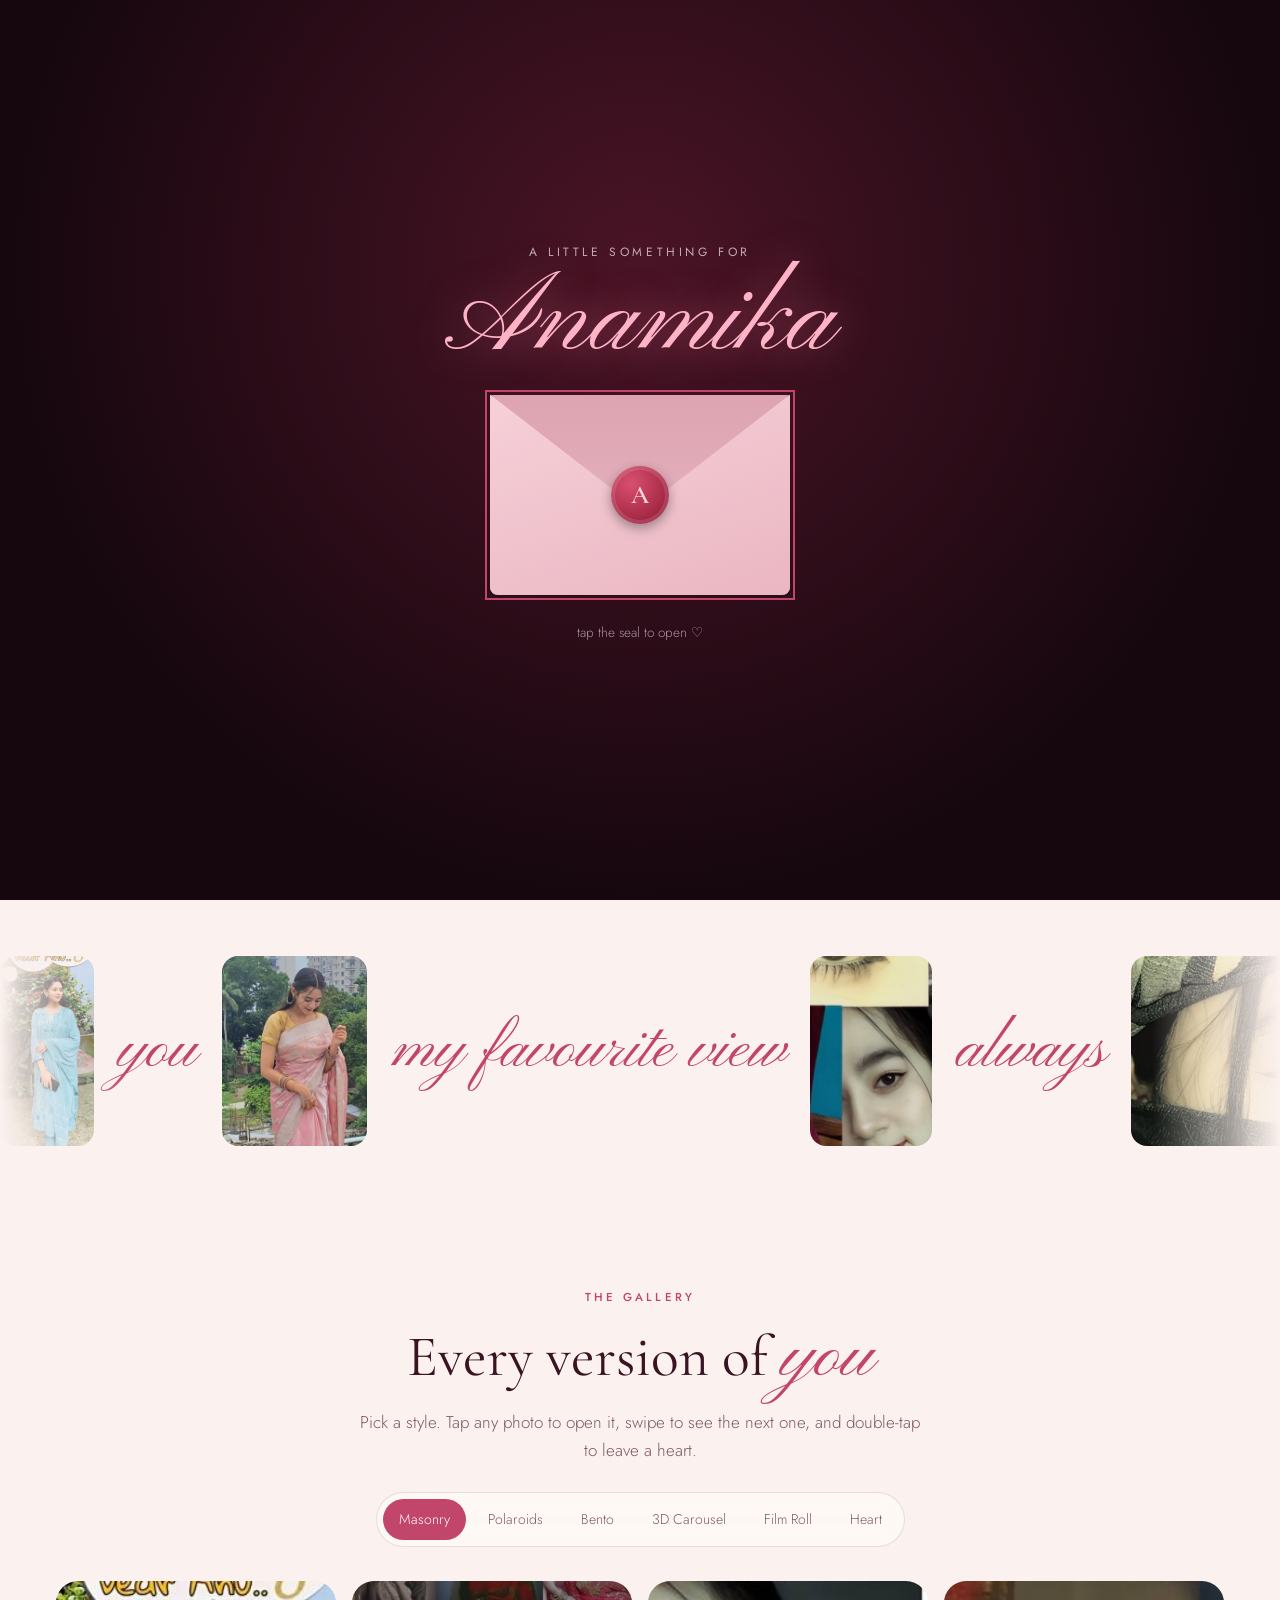
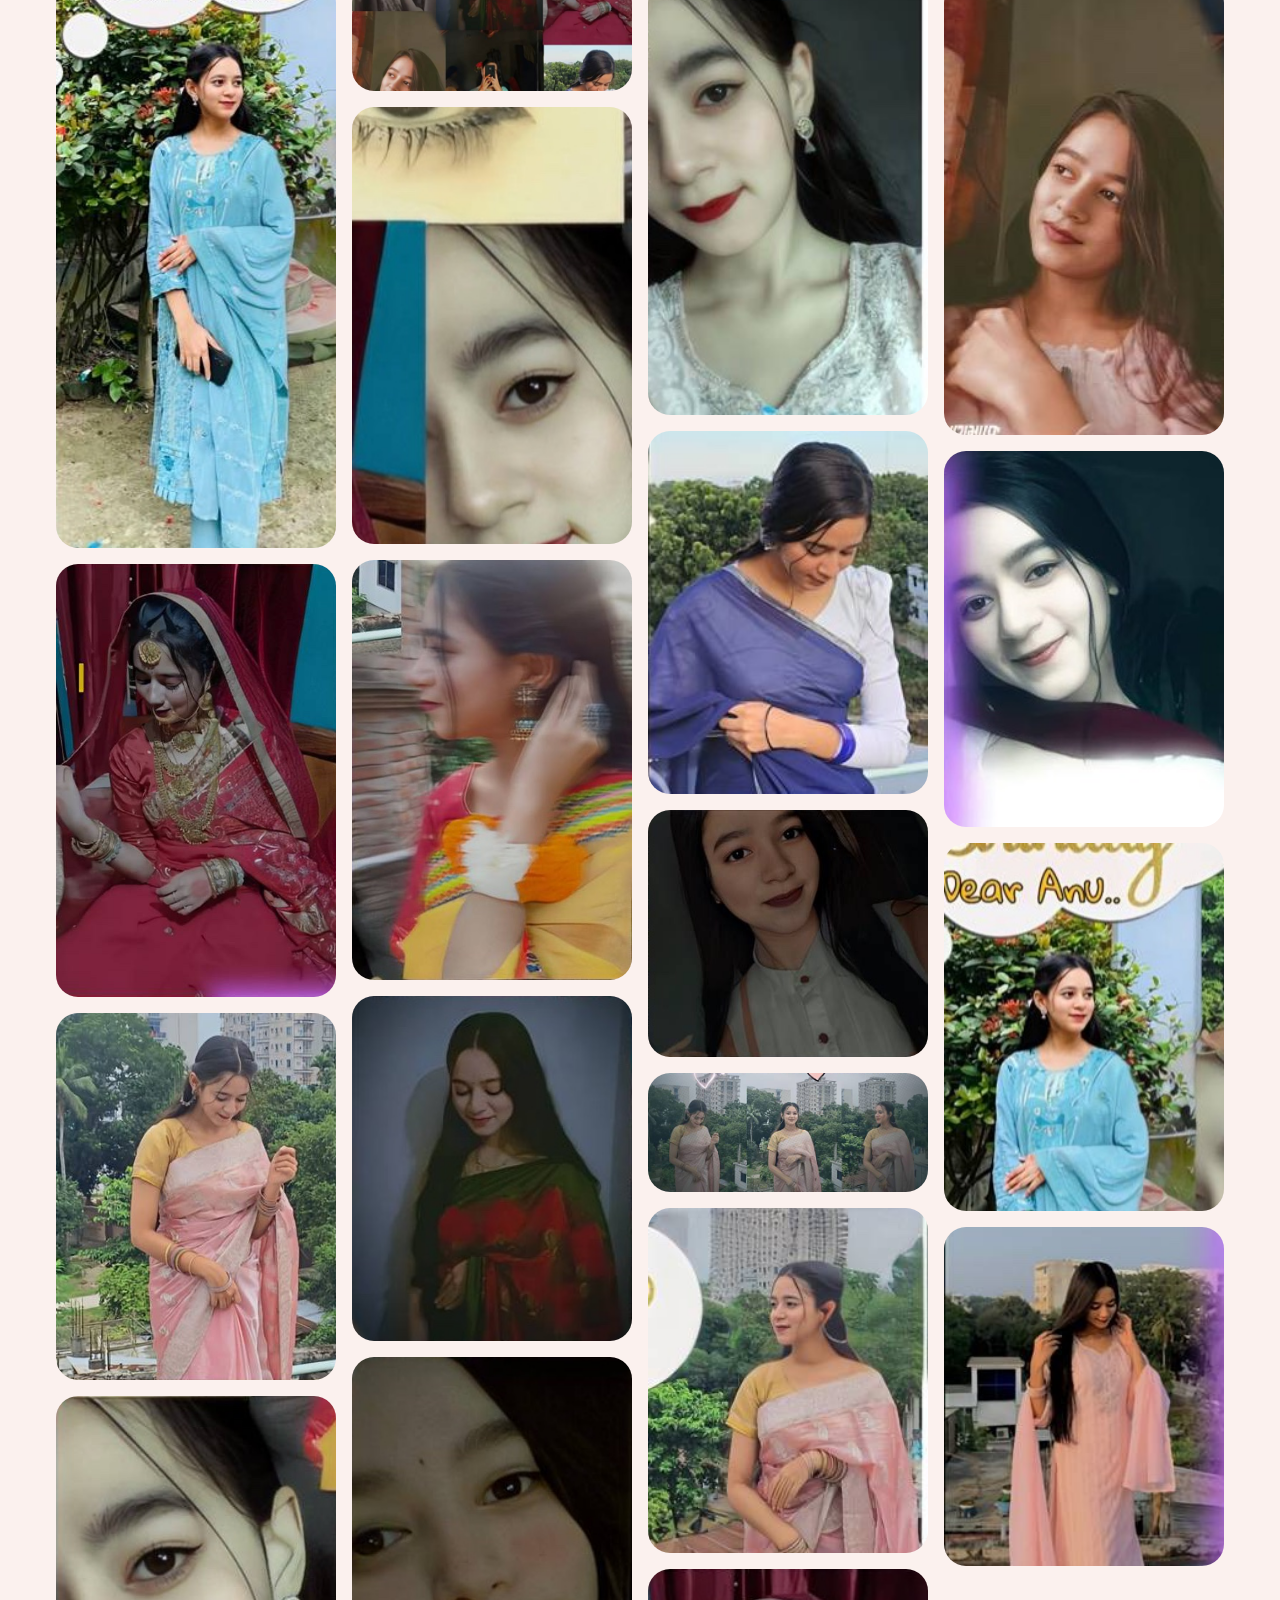
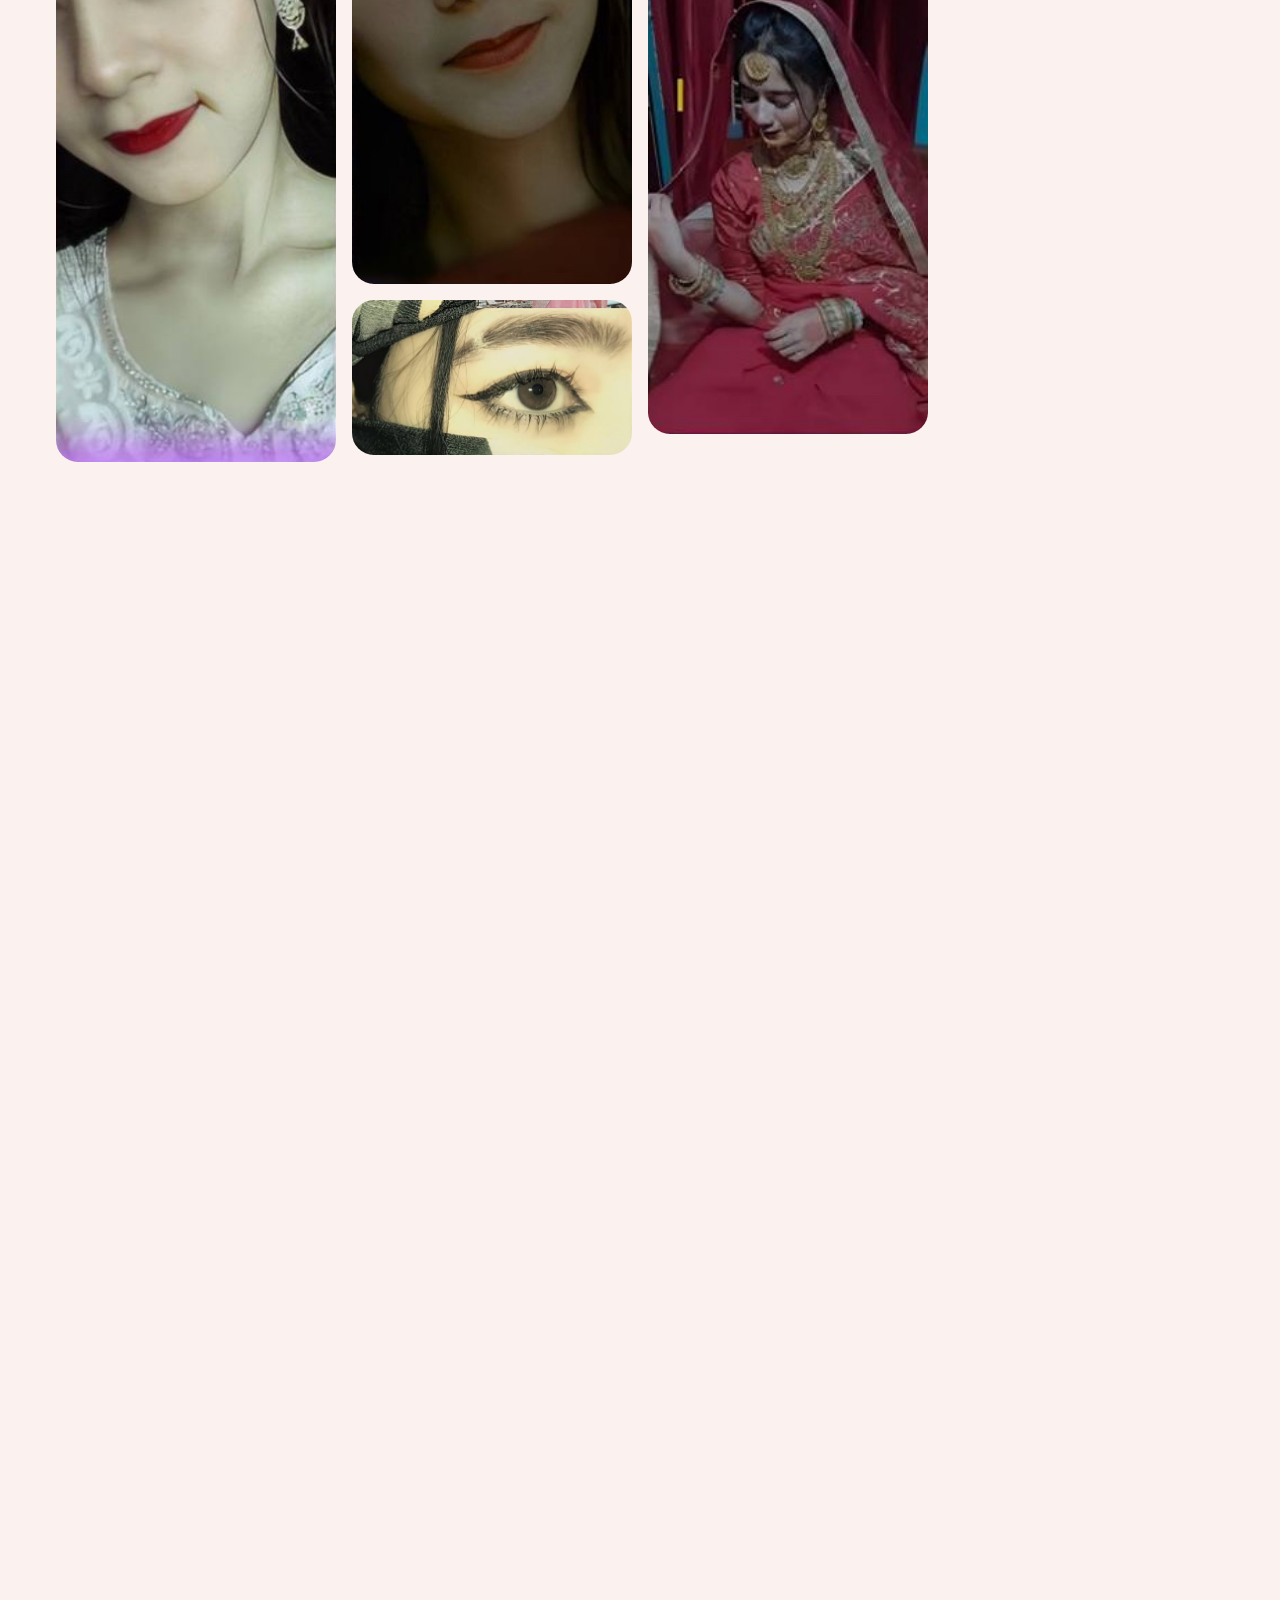
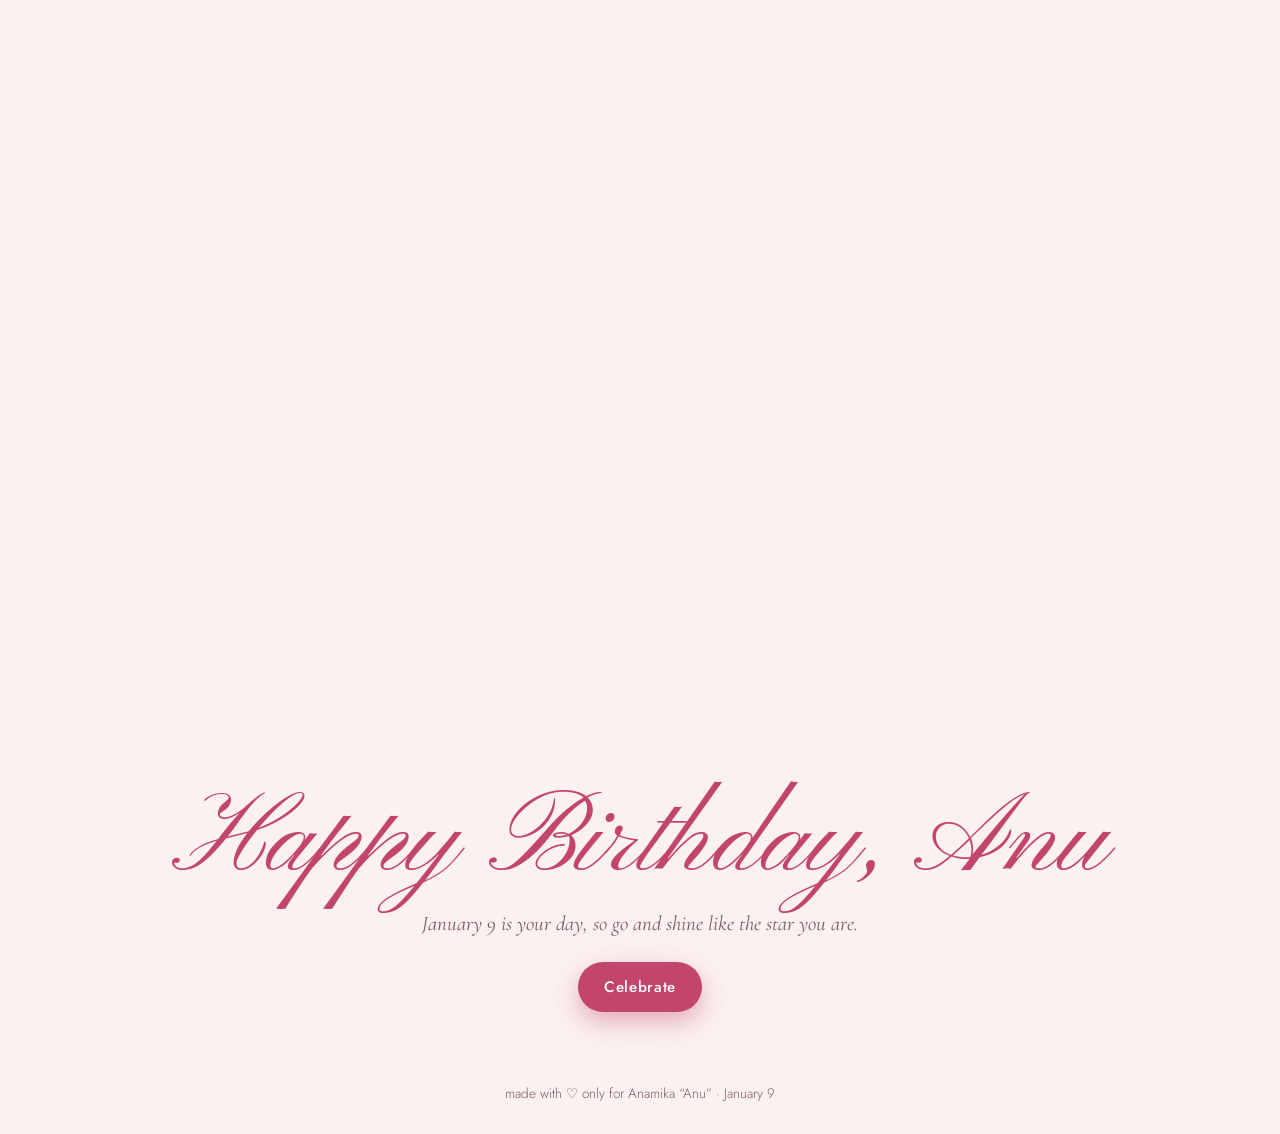
==== index.html @ 7bdd44bb "Add birthday gallery for Anu Co-Authored-By: Claude Sonnet 5.5 <noreply@anthropic.com>" ====
<!doctype html><html><head><meta charset=utf8><meta name=viewport content="width=device-width,initial-scale=1,viewport-fit=cover"><style>:root{color-scheme:light;box-sizing:border-box;padding-top:env(safe-area-inset-top,0px);padding-bottom:env(safe-area-inset-bottom,0px)}html{scroll-padding-top:env(safe-area-inset-top,0px)}body{margin:0;padding:0;font:14px -apple-system,BlinkMacSystemFont,sans-serif;background:#fff;color:#000}img{max-width:100%}[hidden]:not([hidden=until-found i]){display:none!important}</style></head><body>
<title>For Anu, With Love</title>
<meta name="theme-color" content="#1c0a12">
<meta name="description" content="A little love gallery made only for Anamika “Anu”.">
<link rel="preconnect" href="https://fonts.googleapis.com">
<link rel="preconnect" href="https://fonts.gstatic.com" crossorigin>
<link href="https://fonts.googleapis.com/css2?family=Cormorant+Garamond:ital,wght@0,400;0,600;1,400;1,500&family=Jost:wght@300;400;500&family=Pinyon+Script&family=Caveat:wght@500&display=swap" rel="stylesheet">
<link rel="preload" as="image" href="img/p11.jpg">
<link rel="stylesheet" href="style.css">

<!-- ============ ENVELOPE INTRO ============ -->
<div id="gate" role="dialog" aria-label="A letter for Anu">
  <div class="gate-inner">
    <p class="gate-to">a little something for</p>
    <h1 class="script gate-name">Anamika</h1>
    <button class="envelope" id="openGate" aria-label="Open the envelope">
      <span class="env-back"></span>
      <span class="env-card"><span class="script">for you</span></span>
      <span class="env-front"></span>
      <span class="env-flap"></span>
      <span class="seal">A</span>
    </button>
    <p class="gate-hint">tap the seal to open ♡</p>
  </div>
</div>

<canvas id="petals" aria-hidden="true"></canvas>

<!-- ============ NAV ============ -->
<header class="nav" id="nav">
  <a href="#top" class="brand script">Anu</a>
  <nav aria-label="Sections">
    <a href="#gallery">Gallery</a>
    <a href="#reasons">Reasons</a>
    <a href="#lines">Lines</a>
    <a href="#letter">Letter</a>
  </nav>
  <button class="theme-btn" id="themeBtn" aria-label="Switch light or dark mode">◐</button>
</header>

<main id="top">
  <!-- ============ HERO ============ -->
  <section class="hero">
    <div class="hero-text">
      <p class="eyebrow">January 9 · my favourite day of the year</p>
      <h1 class="hero-title"><span class="script">Anamika</span><em>“Anu”</em></h1>
      <p class="lede">Every photo in here is a small piece of the most beautiful person I know. This gallery is yours, and so is my heart.</p>
      <div class="hero-cta">
        <a href="#gallery" class="btn">See the gallery</a>
        <button class="btn ghost" id="loveBtn">Send love ♡</button>
      </div>
      <div class="count" aria-live="polite">
        <div><b id="cd">0</b><small>days</small></div>
        <div><b id="ch">0</b><small>hours</small></div>
        <div><b id="cm">0</b><small>min</small></div>
        <div><b id="cs">0</b><small>sec</small></div>
        <p id="cmsg">until your birthday, Anu</p>
      </div>
    </div>
    <div class="hero-stack" id="heroStack" aria-hidden="true">
      <figure class="hs hs1"><img src="img/p11.jpg" alt="" width="240" height="486"><figcaption>my sky ♡</figcaption></figure>
      <figure class="hs hs2"><img src="img/p02.jpg" alt="" width="312" height="408" decoding="async"><figcaption>pink saree days</figcaption></figure>
      <figure class="hs hs3"><img src="img/p07.jpg" alt="" width="252" height="600" decoding="async"><figcaption>that red lipstick</figcaption></figure>
    </div>
  </section>

  <!-- ============ MARQUEE ============ -->
  <div class="marquee" aria-hidden="true"><div class="mq-track" id="mq"></div></div>

  <!-- ============ GALLERY ============ -->
  <section id="gallery" class="section">
    <p class="eyebrow center">The gallery</p>
    <h2 class="h2">Every version of <span class="script">you</span></h2>
    <p class="sub center">Pick a style. Tap any photo to open it, swipe to see the next one, and double-tap to leave a heart.</p>

    <div class="switch" role="tablist" aria-label="Gallery style" id="switch">
      <button role="tab" data-mode="masonry">Masonry</button>
      <button role="tab" data-mode="polaroid">Polaroids</button>
      <button role="tab" data-mode="bento">Bento</button>
      <button role="tab" data-mode="cover">3D Carousel</button>
      <button role="tab" data-mode="film">Film Roll</button>
      <button role="tab" data-mode="heart">Heart</button>
    </div>

    <div id="stage" class="stage"></div>
    <div class="cover-nav" id="coverNav" hidden>
      <button class="round" id="cPrev" aria-label="Previous photo">‹</button>
      <span id="cCount">1 / 1</span>
      <button class="round" id="cNext" aria-label="Next photo">›</button>
    </div>
  </section>

  <!-- ============ COLLAGES ============ -->
  <section class="section">
    <p class="eyebrow center">The originals</p>
    <h2 class="h2">The <span class="script">collages</span></h2>
    <div class="collages" id="collages"></div>
  </section>

  <!-- ============ REASONS ============ -->
  <section id="reasons" class="section">
    <p class="eyebrow center">Tap a card to flip it</p>
    <h2 class="h2">Little <span class="script">reasons</span></h2>
    <div class="reasons" id="reasonGrid"></div>
  </section>

  <!-- ============ PICK-UP LINES ============ -->
  <section id="lines" class="section">
    <div class="lines">
      <p class="eyebrow center">Warning: extremely cheesy</p>
      <h2 class="h2">Lines for <span class="script">Anu</span></h2>
      <p id="line" class="line">Tap the button, Anu ♡</p>
      <button class="btn" id="lineBtn">Give me one</button>
    </div>
  </section>

  <!-- ============ LETTER ============ -->
  <section id="letter" class="section">
    <article class="letter">
      <span class="stamp" aria-hidden="true"><img src="img/p13.jpg" alt="" width="224" height="276" loading="lazy"></span>
      <p class="script salute">Dear Anu,</p>
      <p>Happy Birthday, Anu! You are not just someone special, you are my partner in fun and my favourite reason to smile. Thank you for every laugh and every sweet memory we share.</p>
      <p>May this year bring you endless happiness, big dreams that come true, lots of chocolate and even more love. Always stay as lovely as you are.</p>
      <p>Every photo above is my favourite, until I see the next one. That's how it always is with you.</p>
      <p class="script sign">Forever yours ♡</p>
    </article>
  </section>

  <section class="finale">
    <h2 class="script">Happy Birthday, Anu</h2>
    <p>January 9 is your day, so go and shine like the star you are.</p>
    <button class="btn" id="partyBtn">Celebrate</button>
  </section>
</main>

<footer>made with ♡ only for Anamika “Anu” · January 9</footer>

<!-- ============ LIGHTBOX ============ -->
<div id="lb" role="dialog" aria-modal="true" aria-label="Photo viewer" hidden>
  <button class="lb-x round" id="lbClose" aria-label="Close">×</button>
  <button class="lb-arrow prev round" id="lbPrev" aria-label="Previous">‹</button>
  <figure class="lb-fig">
    <img id="lbImg" alt="">
    <figcaption><span id="lbCap"></span><small id="lbNum"></small></figcaption>
  </figure>
  <button class="lb-arrow next round" id="lbNext" aria-label="Next">›</button>
</div>

<script src="app.js" defer></script>

</body></html>
---- style.css ----
/* ============ TOKENS ============ */
:root{
  --bg:#fbf1ee; --bg2:#f6e3e1; --card:#fffaf7; --ink:#3a1422; --soft:#7d5a66;
  --rose:#c2456b; --rose2:#e88aa3; --blush:#f8d7de; --gold:#b98b45; --line:rgba(58,20,34,.12);
  --shadow:0 10px 30px rgba(120,40,70,.14); --shadow2:0 24px 60px rgba(120,40,70,.22);
  --paper:#fffdf9;
  --r:22px;
  --script:"Pinyon Script","Snell Roundhand",cursive;
  --serif:"Cormorant Garamond",Georgia,serif;
  --sans:"Jost",system-ui,-apple-system,"Segoe UI",sans-serif;
  --hand:"Caveat","Bradley Hand",cursive;
  color-scheme:light;
}
@media (prefers-color-scheme:dark){:root:not([data-theme="light"]){
  --bg:#16070e; --bg2:#220c16; --card:#2a0f1b; --ink:#fbe9ee; --soft:#d6a9b6;
  --rose:#ff7fa2; --rose2:#ffb3c6; --blush:#4a1a2b; --gold:#e6c27e; --line:rgba(255,220,230,.12);
  --shadow:0 10px 30px rgba(0,0,0,.45); --shadow2:0 24px 60px rgba(0,0,0,.6); --paper:#fff8f4; color-scheme:dark}}
:root[data-theme="dark"]{
  --bg:#16070e; --bg2:#220c16; --card:#2a0f1b; --ink:#fbe9ee; --soft:#d6a9b6;
  --rose:#ff7fa2; --rose2:#ffb3c6; --blush:#4a1a2b; --gold:#e6c27e; --line:rgba(255,220,230,.12);
  --shadow:0 10px 30px rgba(0,0,0,.45); --shadow2:0 24px 60px rgba(0,0,0,.6); --paper:#fff8f4; color-scheme:dark}

/* ============ BASE ============ */
*,*::before,*::after{box-sizing:border-box}
html{scroll-behavior:smooth;-webkit-text-size-adjust:100%;scroll-padding-top:80px}
body{margin:0;background:var(--bg);color:var(--ink);font:300 17px/1.65 var(--sans);overflow-x:hidden;
  -webkit-tap-highlight-color:transparent;min-height:100vh;
  background-image:radial-gradient(1200px 600px at 85% -10%,color-mix(in srgb,var(--rose) 18%,transparent),transparent 70%),
                   radial-gradient(900px 500px at -10% 40%,color-mix(in srgb,var(--gold) 12%,transparent),transparent 70%);
  background-attachment:fixed}
body.locked{overflow:hidden}
img{max-width:100%;display:block}
button{font:inherit;color:inherit;cursor:pointer}
a{color:inherit}
.script{font-family:var(--script);font-weight:400;letter-spacing:0}
.center{text-align:center}
.eyebrow{font:500 .72rem/1 var(--sans);letter-spacing:.28em;text-transform:uppercase;color:var(--rose);margin:0 0 14px}
.h2{font:400 clamp(2.2rem,6vw,3.6rem)/1.05 var(--serif);text-align:center;margin:0 0 12px}
.h2 .script{color:var(--rose);font-size:1.3em}
.sub{color:var(--soft);max-width:560px;margin:0 auto 28px}
.section{max-width:1200px;margin:0 auto;padding:clamp(64px,10vw,120px) 16px 0;content-visibility:auto;contain-intrinsic-size:auto 900px}
#gallery{content-visibility:visible}

.btn{display:inline-flex;align-items:center;gap:8px;border:0;border-radius:999px;padding:14px 26px;
  background:var(--rose);color:#fff;font:500 .95rem var(--sans);letter-spacing:.04em;text-decoration:none;
  box-shadow:0 10px 24px color-mix(in srgb,var(--rose) 40%,transparent);transition:transform .25s,box-shadow .25s}
.btn:hover{transform:translateY(-2px)} .btn:active{transform:scale(.96)}
.btn.ghost{background:transparent;color:var(--ink);border:1px solid var(--line);box-shadow:none}
.round{width:46px;height:46px;border-radius:50%;border:1px solid var(--line);background:color-mix(in srgb,var(--card) 80%,transparent);
  backdrop-filter:blur(10px);-webkit-backdrop-filter:blur(10px);display:grid;place-items:center;font-size:1.5rem;line-height:1}
:focus-visible{outline:2px solid var(--rose);outline-offset:3px}

/* ============ GATE ============ */
#gate{position:fixed;inset:0;z-index:100;display:grid;place-items:center;background:
  radial-gradient(circle at 50% 30%,#4a1426,#16070e 70%);color:#fbe9ee;transition:opacity .9s ease,visibility .9s}
#gate.gone{opacity:0;visibility:hidden}
.gate-inner{text-align:center;padding:24px}
.gate-to{font:400 .75rem var(--sans);letter-spacing:.3em;text-transform:uppercase;opacity:.7;margin:0}
.gate-name{font-size:clamp(4rem,18vw,7rem);margin:0 0 10px;line-height:1.1;color:#ffb3c6;text-shadow:0 0 40px rgba(255,127,162,.5)}
.gate-hint{opacity:.6;font-size:.85rem;margin-top:26px;animation:breathe 2.4s ease-in-out infinite}
.envelope{position:relative;width:min(300px,78vw);aspect-ratio:3/2;border:0;background:none;padding:0;perspective:900px;display:block;margin:0 auto}
.env-back,.env-front,.env-flap,.env-card{position:absolute;inset:0}
.env-back{background:#e9b9c4;border-radius:8px}
.env-card{inset:8% 7% 10%;background:#fffaf5;border-radius:6px;display:grid;place-items:center;color:#c2456b;font-size:2rem;
  transition:transform .8s cubic-bezier(.2,.8,.2,1) .35s;z-index:1}
.env-front{background:linear-gradient(160deg,#f6d0d8,#eab6c2);clip-path:polygon(0 0,50% 56%,100% 0,100% 100%,0 100%);
  border-radius:0 0 8px 8px;z-index:2;filter:drop-shadow(0 -2px 3px rgba(0,0,0,.08))}
.env-flap{background:linear-gradient(to bottom,#dda3b1,#e9b9c4);clip-path:polygon(0 0,100% 0,50% 58%);transform-origin:top;
  transition:transform .6s ease;z-index:3}
.seal{position:absolute;left:50%;top:50%;width:58px;height:58px;margin:-29px 0 0 -29px;border-radius:50%;z-index:4;
  background:radial-gradient(circle at 35% 30%,#d9506f,#8a1530);color:#ffd9e2;font:600 1.6rem/58px var(--serif);
  box-shadow:0 4px 12px rgba(0,0,0,.35),inset 0 0 0 4px rgba(255,255,255,.12);animation:beat 1.6s ease-in-out infinite;transition:opacity .3s}
.envelope.open .env-flap{transform:rotateX(180deg);z-index:0}
.envelope.open .env-card{transform:translateY(-55%)}
.envelope.open .seal{opacity:0}

/* ============ PETALS ============ */
#petals{position:fixed;inset:0;width:100%;height:100%;pointer-events:none;z-index:1}

/* ============ NAV ============ */
.nav{position:fixed;top:max(10px,env(safe-area-inset-top));left:50%;transform:translateX(-50%);z-index:20;
  width:min(760px,calc(100% - 24px));display:flex;align-items:center;justify-content:space-between;gap:10px;
  padding:8px 10px 8px 20px;border-radius:999px;border:1px solid var(--line);
  background:color-mix(in srgb,var(--card) 70%,transparent);backdrop-filter:blur(16px) saturate(1.4);-webkit-backdrop-filter:blur(16px) saturate(1.4);
  box-shadow:var(--shadow)}
.brand{font-size:1.9rem;text-decoration:none;color:var(--rose);line-height:1}
.nav nav{display:flex;gap:4px;overflow-x:auto;scrollbar-width:none}
.nav nav a{text-decoration:none;font-size:.85rem;padding:8px 12px;border-radius:999px;white-space:nowrap;color:var(--soft)}
.nav nav a:hover{background:var(--blush);color:var(--ink)}
.theme-btn{width:38px;height:38px;border-radius:50%;border:1px solid var(--line);background:none;flex:none}
@media(max-width:560px){.nav nav a{padding:8px 7px;font-size:.78rem}.brand{font-size:1.6rem}.nav{padding-left:14px}}
@media(max-width:380px){.nav nav a:nth-child(3){display:none}}

/* ============ HERO ============ */
.hero{position:relative;z-index:2;max-width:1200px;margin:0 auto;min-height:100svh;display:grid;grid-template-columns:1.05fr 1fr;
  align-items:center;gap:40px;padding:110px 24px 40px}
.hero-title{font:400 clamp(1.6rem,4vw,2.4rem)/1 var(--serif);margin:0 0 20px;display:flex;flex-direction:column}
.hero-title .script{font-size:clamp(4.6rem,13vw,9rem);line-height:1;color:var(--rose);margin-left:-.05em;
  background:linear-gradient(100deg,var(--rose),var(--gold),var(--rose2),var(--rose));background-size:300% 100%;
  -webkit-background-clip:text;background-clip:text;color:transparent;animation:shimmer 8s linear infinite;padding:0 .1em .1em 0}
.hero-title em{font-style:italic;color:var(--soft);margin:-.1em 0 0 .3em}
.lede{font:400 clamp(1.15rem,2.2vw,1.35rem)/1.55 var(--serif);color:var(--soft);max-width:480px;margin:0 0 28px}
.hero-cta{display:flex;flex-wrap:wrap;gap:12px;margin-bottom:34px}
.count{display:grid;grid-template-columns:repeat(4,1fr);gap:6px;max-width:420px;padding:16px 10px;border-radius:var(--r);
  border:1px solid var(--line);background:color-mix(in srgb,var(--card) 70%,transparent);text-align:center}
.count b{display:block;font:500 clamp(1.5rem,4vw,2rem)/1.1 var(--serif);color:var(--rose);font-variant-numeric:tabular-nums}
.count small{font-size:.7rem;letter-spacing:.18em;text-transform:uppercase;color:var(--soft)}
.count p{grid-column:1/-1;margin:6px 0 0;font:italic 400 1.05rem var(--serif);color:var(--soft)}

.hero-stack{position:relative;height:min(78vh,640px);perspective:1200px}
.hs{position:absolute;margin:0;padding:10px 10px 44px;background:var(--paper);border-radius:4px;box-shadow:var(--shadow2);
  transition:transform .8s cubic-bezier(.2,.8,.2,1);will-change:transform}
.hs img{width:100%;height:100%;object-fit:cover;border-radius:2px}
.hs figcaption{position:absolute;left:0;right:0;bottom:8px;text-align:center;font:500 1.35rem var(--hand);color:#6b2a3c}
.hs1{width:46%;height:76%;left:27%;top:6%;z-index:3;transform:rotate(-2deg)}
.hs2{width:40%;height:56%;left:0;top:30%;z-index:2;transform:rotate(-10deg)}
.hs3{width:36%;height:62%;right:0;top:20%;z-index:1;transform:rotate(9deg)}
.hero-stack:hover .hs2{transform:rotate(-14deg) translateX(-14px)}
.hero-stack:hover .hs3{transform:rotate(13deg) translateX(14px)}
@media(max-width:860px){
  .hero{grid-template-columns:1fr;text-align:center;padding-top:96px;gap:10px;min-height:auto}
  .hero-text{order:2}.hero-stack{order:1;height:min(62vh,460px);width:min(420px,100%);margin:0 auto}
  .lede,.count{margin-left:auto;margin-right:auto}.hero-cta{justify-content:center}
  .hero-title{align-items:center}.hero-title em{margin-left:0}
}

/* ============ MARQUEE ============ */
.marquee{position:relative;z-index:2;overflow:hidden;padding:26px 0;margin-top:30px;
  mask-image:linear-gradient(90deg,transparent,#000 10%,#000 90%,transparent);-webkit-mask-image:linear-gradient(90deg,transparent,#000 10%,#000 90%,transparent)}
.mq-track{display:flex;gap:14px;width:max-content;animation:mq 60s linear infinite}
.mq-track img{height:clamp(120px,18vw,190px);width:auto;border-radius:16px;object-fit:cover}
.mq-track span{font:400 clamp(2.4rem,6vw,4rem)/1 var(--script);color:var(--rose);align-self:center;padding:0 10px;white-space:nowrap}
.marquee:hover .mq-track{animation-play-state:paused}

/* ============ SWITCHER ============ */
.switch{position:sticky;top:max(72px,calc(env(safe-area-inset-top) + 64px));z-index:10;display:flex;gap:6px;
  margin:0 auto 34px;width:max-content;max-width:100%;overflow-x:auto;scrollbar-width:none;padding:6px;border-radius:999px;
  border:1px solid var(--line);background:color-mix(in srgb,var(--card) 80%,transparent);backdrop-filter:blur(14px);-webkit-backdrop-filter:blur(14px);
  scroll-snap-type:x mandatory}
.switch::-webkit-scrollbar{display:none}
.switch button{flex:none;border:0;background:none;padding:9px 16px;border-radius:999px;font-size:.88rem;color:var(--soft);scroll-snap-align:center;transition:background .3s,color .3s}
.switch button[aria-selected="true"]{background:var(--rose);color:#fff}

.stage{position:relative;z-index:2;min-height:300px}
.stage.swap{animation:fadeUp .6s ease both}
.tile{position:relative;display:block;margin:0;cursor:zoom-in;overflow:hidden;border-radius:var(--r);background:var(--blush)}
.tile img{width:100%;height:100%;object-fit:cover;transition:transform .9s cubic-bezier(.2,.8,.2,1),filter .5s}
.tile:hover img{transform:scale(1.06)}
.tile .cap{position:absolute;inset:auto 0 0;padding:40px 16px 14px;color:#fff;font:italic 500 1.1rem var(--serif);
  background:linear-gradient(transparent,rgba(30,5,15,.7));opacity:0;transform:translateY(8px);transition:.4s}
.tile:hover .cap,.tile:focus-visible .cap{opacity:1;transform:none}
@media(hover:none){.tile .cap{opacity:1;transform:none;font-size:.95rem;padding:30px 12px 10px}}
.reveal{opacity:0;transform:translateY(30px) scale(.98);transition:opacity .9s ease,transform .9s cubic-bezier(.2,.8,.2,1)}
.reveal.in{opacity:1;transform:none}

/* masonry */
.m-masonry{columns:4 240px;column-gap:16px}
.m-masonry .tile{break-inside:avoid;margin-bottom:16px}
@media(max-width:600px){.m-masonry{columns:2;column-gap:10px}.m-masonry .tile{margin-bottom:10px;border-radius:16px}}

/* polaroid */
.m-polaroid{display:grid;grid-template-columns:repeat(auto-fill,minmax(210px,1fr));gap:34px 26px;padding:10px 6px 30px}
.m-polaroid .tile{background:var(--paper);padding:12px 12px 56px;border-radius:3px;box-shadow:var(--shadow);overflow:visible;
  transform:rotate(var(--rot,0deg));transition:transform .5s cubic-bezier(.2,.8,.2,1),box-shadow .4s}
.m-polaroid .tile img{aspect-ratio:4/5;height:auto;border-radius:1px}
.m-polaroid .tile:hover{transform:rotate(0) scale(1.05);z-index:3;box-shadow:var(--shadow2)}
.m-polaroid .tile:hover img{transform:none}
.m-polaroid .tile{padding-bottom:62px}
.m-polaroid .cap{opacity:1;transform:none;background:none;color:#6b2a3c;font:500 1.25rem/1.05 var(--hand);padding:0 10px;bottom:10px;
  height:46px;display:flex;align-items:center;justify-content:center;text-align:center}
.m-polaroid .tile::before{content:"";position:absolute;top:-12px;left:50%;width:84px;height:26px;margin-left:-42px;z-index:2;
  background:color-mix(in srgb,var(--rose2) 55%,rgba(255,255,255,.4));transform:rotate(var(--tape,-3deg));opacity:.85}
@media(max-width:600px){.m-polaroid{grid-template-columns:repeat(2,1fr);gap:26px 14px}.m-polaroid .tile{padding:7px 7px 40px}
  .m-polaroid .tile{padding-bottom:48px}.m-polaroid .cap{font-size:1rem;bottom:4px;height:40px;padding:0 4px}.m-polaroid .tile::before{width:56px;margin-left:-28px;height:18px}}

/* bento */
.m-bento{display:grid;grid-template-columns:repeat(6,1fr);grid-auto-rows:clamp(90px,12vw,150px);grid-auto-flow:dense;gap:14px}
.m-bento .tile{grid-column:span 2;grid-row:span 2}
.m-bento .tile.tall{grid-row:span 3}
.m-bento .tile.wide{grid-column:span 4}
.m-bento .tile.big{grid-column:span 3;grid-row:span 4}
@media(max-width:700px){.m-bento{grid-template-columns:repeat(2,1fr);grid-auto-rows:110px;gap:10px}
  .m-bento .tile,.m-bento .tile.big{grid-column:span 1;grid-row:span 2}.m-bento .tile.tall{grid-row:span 3}
  .m-bento .tile.wide,.m-bento .tile.big{grid-column:span 2;grid-row:span 2}.m-bento .tile{border-radius:16px}}

/* 3D cover */
.m-cover{height:min(70vh,600px);perspective:1400px;display:block;touch-action:pan-y;user-select:none;-webkit-user-select:none}
.m-cover .tile{position:absolute;left:50%;top:50%;width:min(340px,62vw);aspect-ratio:3/4;margin:0;
  transform:translate(-50%,-50%) translateX(var(--x)) translateZ(var(--z)) rotateY(var(--ry)) scale(var(--s));
  opacity:var(--o);z-index:var(--zi);transition:transform .7s cubic-bezier(.2,.8,.2,1),opacity .7s,filter .7s;
  filter:brightness(var(--b));box-shadow:var(--shadow2);-webkit-box-reflect:below 6px linear-gradient(transparent 75%,rgba(255,255,255,.18))}
.m-cover .tile:hover img{transform:none}
.m-cover .tile:not(.active) .cap{opacity:0}
.m-cover .tile.active .cap{opacity:1;transform:none}
.cover-nav{display:flex;align-items:center;justify-content:center;gap:20px;margin-top:8px;color:var(--soft);font:italic 1.1rem var(--serif);position:relative;z-index:3}
.cover-nav[hidden]{display:none}

/* film */
.m-film{display:flex;gap:0;overflow-x:auto;scroll-snap-type:x mandatory;padding:34px 0;background:#120509;border-radius:14px;
  scrollbar-width:thin;scrollbar-color:var(--rose) transparent;position:relative;
  background-image:linear-gradient(#f3e6e9,#f3e6e9),linear-gradient(#f3e6e9,#f3e6e9);
  background-image:repeating-linear-gradient(90deg,transparent 0 10px,rgba(255,235,240,.55) 10px 24px,transparent 24px 34px),
                   repeating-linear-gradient(90deg,transparent 0 10px,rgba(255,235,240,.55) 10px 24px,transparent 24px 34px);
  background-size:100% 10px;background-repeat:no-repeat;background-position:0 12px,0 calc(100% - 12px);
  box-shadow:var(--shadow2)}
.m-film .tile{flex:none;height:min(56vh,440px);width:auto;aspect-ratio:var(--ar);margin:0 8px;border-radius:4px;scroll-snap-align:center;
  filter:sepia(.25) saturate(1.1) contrast(1.05);transition:filter .5s}
.m-film .tile:hover{filter:none}
.m-film .tile:first-child{margin-left:24px}.m-film .tile:last-child{margin-right:24px}
.m-film .cap{font:400 .75rem var(--sans);letter-spacing:.2em;text-transform:uppercase}
@media(max-width:600px){.m-film .tile{height:46vh}}

/* heart */
.m-heart{display:grid;grid-template-columns:repeat(9,1fr);gap:clamp(4px,1vw,10px);width:min(760px,100%);margin:0 auto;
  animation:beat 2.4s ease-in-out infinite}
.m-heart .tile{aspect-ratio:1;border-radius:clamp(6px,1.4vw,14px)}
.m-heart .blank{aspect-ratio:1}
.m-heart .cap{display:none}

/* ============ COLLAGES ============ */
.collages{display:grid;grid-template-columns:repeat(auto-fit,minmax(min(260px,100%),1fr));gap:18px;position:relative;z-index:2}
.collages .tile{aspect-ratio:9/14}
.collages .tile img{object-position:top}

/* ============ REASONS ============ */
.reasons{display:grid;grid-template-columns:repeat(auto-fill,minmax(min(260px,100%),1fr));gap:18px;position:relative;z-index:2}
.flip{perspective:1000px;aspect-ratio:4/5;border:0;background:none;padding:0;text-align:center}
.flip-in{position:relative;width:100%;height:100%;transition:transform .8s cubic-bezier(.2,.8,.2,1);transform-style:preserve-3d}
.flip.on .flip-in{transform:rotateY(180deg)}
.face{position:absolute;inset:0;backface-visibility:hidden;-webkit-backface-visibility:hidden;border-radius:var(--r);overflow:hidden;box-shadow:var(--shadow)}
.face img{width:100%;height:100%;object-fit:cover}
.face.front::after{content:"";position:absolute;inset:0;background:linear-gradient(transparent 40%,rgba(30,5,15,.8))}
.face.front h3{position:absolute;inset:auto 16px 18px;margin:0;color:#fff;font:400 1.7rem/1.1 var(--serif);z-index:1}
.face.front h3 small{display:block;font:400 .7rem var(--sans);letter-spacing:.24em;text-transform:uppercase;opacity:.75;margin-bottom:6px}
.face.back{transform:rotateY(180deg);background:linear-gradient(150deg,var(--blush),var(--card));display:flex;flex-direction:column;justify-content:center;padding:26px;border:1px solid var(--line)}
.face.back .num{font:400 4rem/1 var(--script);color:var(--rose)}
.face.back p{font:italic 400 1.3rem/1.45 var(--serif);margin:10px 0 0}

/* ============ LINES ============ */
.lines{position:relative;z-index:2;text-align:center;padding:clamp(40px,7vw,70px) 20px;border-radius:32px;
  background:linear-gradient(140deg,color-mix(in srgb,var(--rose) 16%,var(--card)),var(--card));border:1px solid var(--line);max-width:860px;margin:0 auto}
.line{font:italic 400 clamp(1.4rem,3.4vw,2rem)/1.35 var(--serif);min-height:4.2em;display:grid;place-items:center;margin:10px auto 22px;max-width:620px}
.line.pop{animation:fadeUp .6s ease}

/* ============ LETTER ============ */
.letter{position:relative;z-index:2;max-width:720px;margin:0 auto;padding:clamp(34px,6vw,64px) clamp(22px,6vw,64px);
  background:var(--paper);color:#4a1a2a;border-radius:6px;box-shadow:var(--shadow2);
  background-image:repeating-linear-gradient(transparent 0 37px,rgba(194,69,107,.12) 37px 38px);
  font:400 clamp(1.15rem,2.4vw,1.35rem)/38px var(--serif)}
.letter p{margin:0 0 38px}
.letter .salute{font-size:2.6rem;color:#c2456b;margin-bottom:20px}
.letter .sign{font-size:2.4rem;color:#c2456b;text-align:right;margin:0}
.stamp{float:right;width:96px;margin:-10px -10px 14px 18px;padding:6px;background:#fff;transform:rotate(6deg);
  box-shadow:0 4px 14px rgba(0,0,0,.2);border:2px dashed #e8b4c0}
.stamp img{width:100%;height:auto;aspect-ratio:4/5;object-fit:cover}

/* ============ FINALE ============ */
.finale{position:relative;z-index:2;text-align:center;padding:clamp(80px,12vw,140px) 20px 40px}
.finale h2{font-size:clamp(3.4rem,11vw,7rem);margin:0;color:var(--rose);line-height:1.1}
.finale p{font:italic 400 1.3rem var(--serif);color:var(--soft);margin:6px 0 26px}
footer{position:relative;z-index:2;text-align:center;color:var(--soft);font-size:.85rem;padding:30px 16px calc(30px + env(safe-area-inset-bottom))}

/* ============ LIGHTBOX ============ */
#lb{position:fixed;inset:0;z-index:60;display:grid;place-items:center;background:rgba(15,3,8,.94);
  backdrop-filter:blur(8px);-webkit-backdrop-filter:blur(8px);animation:fade .3s;touch-action:none}
#lb[hidden]{display:none}
.lb-fig{margin:0;max-width:min(92vw,900px);text-align:center;color:#fbe9ee}
.lb-fig img{max-width:100%;max-height:80svh;margin:0 auto;border-radius:10px;box-shadow:0 20px 70px rgba(0,0,0,.6);transition:transform .35s,opacity .35s}
.lb-fig figcaption{margin-top:14px;font:italic 400 1.3rem var(--serif);display:flex;flex-direction:column;gap:2px}
.lb-fig small{font:400 .72rem var(--sans);letter-spacing:.2em;opacity:.6}
.lb-x{position:absolute;top:max(14px,env(safe-area-inset-top));right:14px;color:#fff;background:rgba(255,255,255,.1);border-color:rgba(255,255,255,.2)}
.lb-arrow{position:absolute;top:50%;transform:translateY(-50%);color:#fff;background:rgba(255,255,255,.1);border-color:rgba(255,255,255,.2)}
.lb-arrow.prev{left:14px}.lb-arrow.next{right:14px}
@media(max-width:600px){.lb-arrow{top:auto;bottom:calc(20px + env(safe-area-inset-bottom));transform:none}.lb-arrow.prev{left:calc(50% - 60px)}.lb-arrow.next{right:calc(50% - 60px)}}

/* ============ FX ============ */
.burst{position:fixed;pointer-events:none;z-index:70;font-size:1.3rem;color:var(--rose);animation:burst .9s ease-out forwards}
.bigheart{position:fixed;pointer-events:none;z-index:70;font-size:6rem;color:#ff5c8a;animation:bigheart .9s ease-out forwards;text-shadow:0 0 30px rgba(255,92,138,.6)}
.confetti{position:fixed;top:-40px;z-index:70;pointer-events:none;font-size:1.5rem;animation:fall linear forwards}

@keyframes shimmer{to{background-position:-300% 0}}
@keyframes beat{0%,100%{transform:scale(1)}15%{transform:scale(1.04)}30%{transform:scale(1)}45%{transform:scale(1.03)}}
@keyframes breathe{50%{opacity:.25}}
@keyframes mq{to{transform:translateX(-50%)}}
@keyframes fadeUp{from{opacity:0;transform:translateY(16px)}}
@keyframes fade{from{opacity:0}}
@keyframes burst{0%{opacity:1;transform:translate(-50%,-50%) scale(.4)}100%{opacity:0;transform:translate(calc(-50% + var(--x)),calc(-50% + var(--y))) scale(1.2)}}
@keyframes bigheart{0%{opacity:0;transform:translate(-50%,-50%) scale(.2)}30%{opacity:1;transform:translate(-50%,-50%) scale(1.15)}100%{opacity:0;transform:translate(-50%,-80%) scale(1)}}
@keyframes fall{to{transform:translateY(110vh) rotate(540deg)}}

@media (prefers-reduced-motion:reduce){
  *,*::before,*::after{animation-duration:.01ms!important;animation-iteration-count:1!important;transition-duration:.01ms!important;scroll-behavior:auto!important}
  .reveal{opacity:1;transform:none}
}
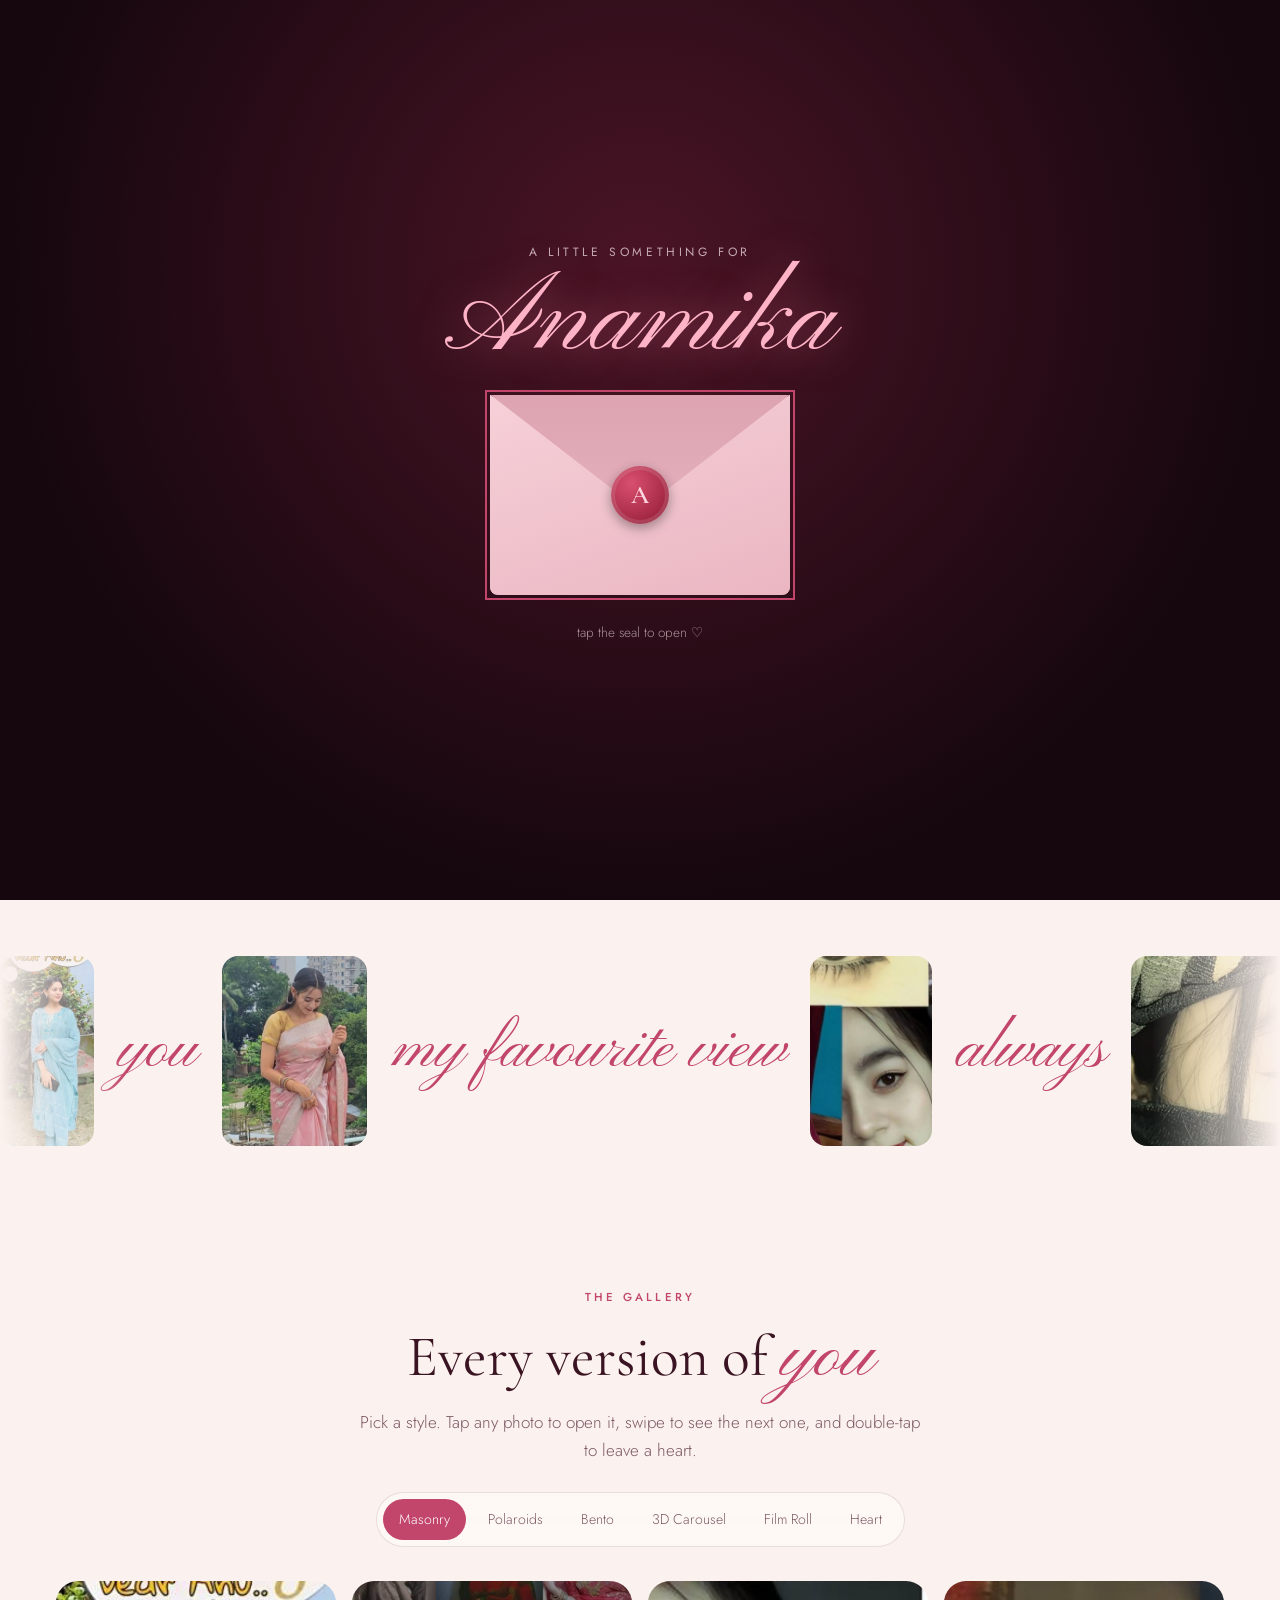
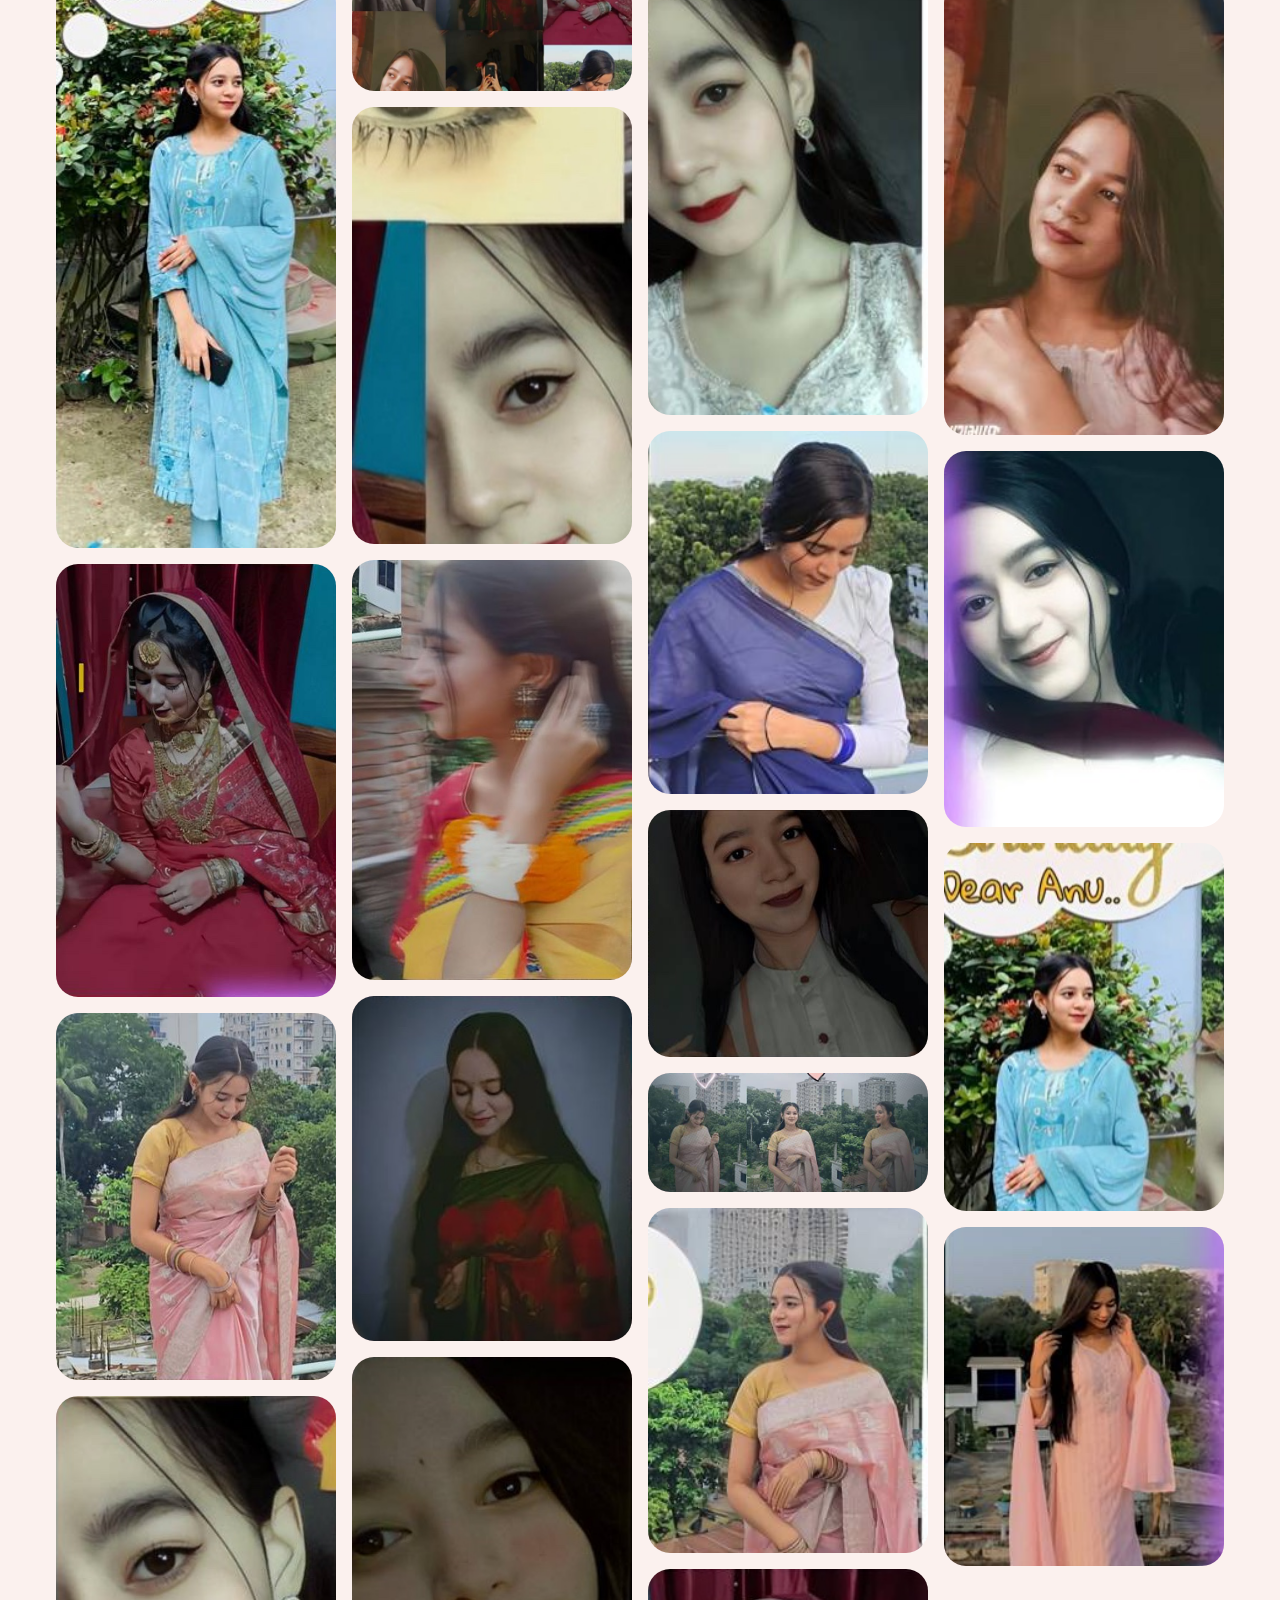
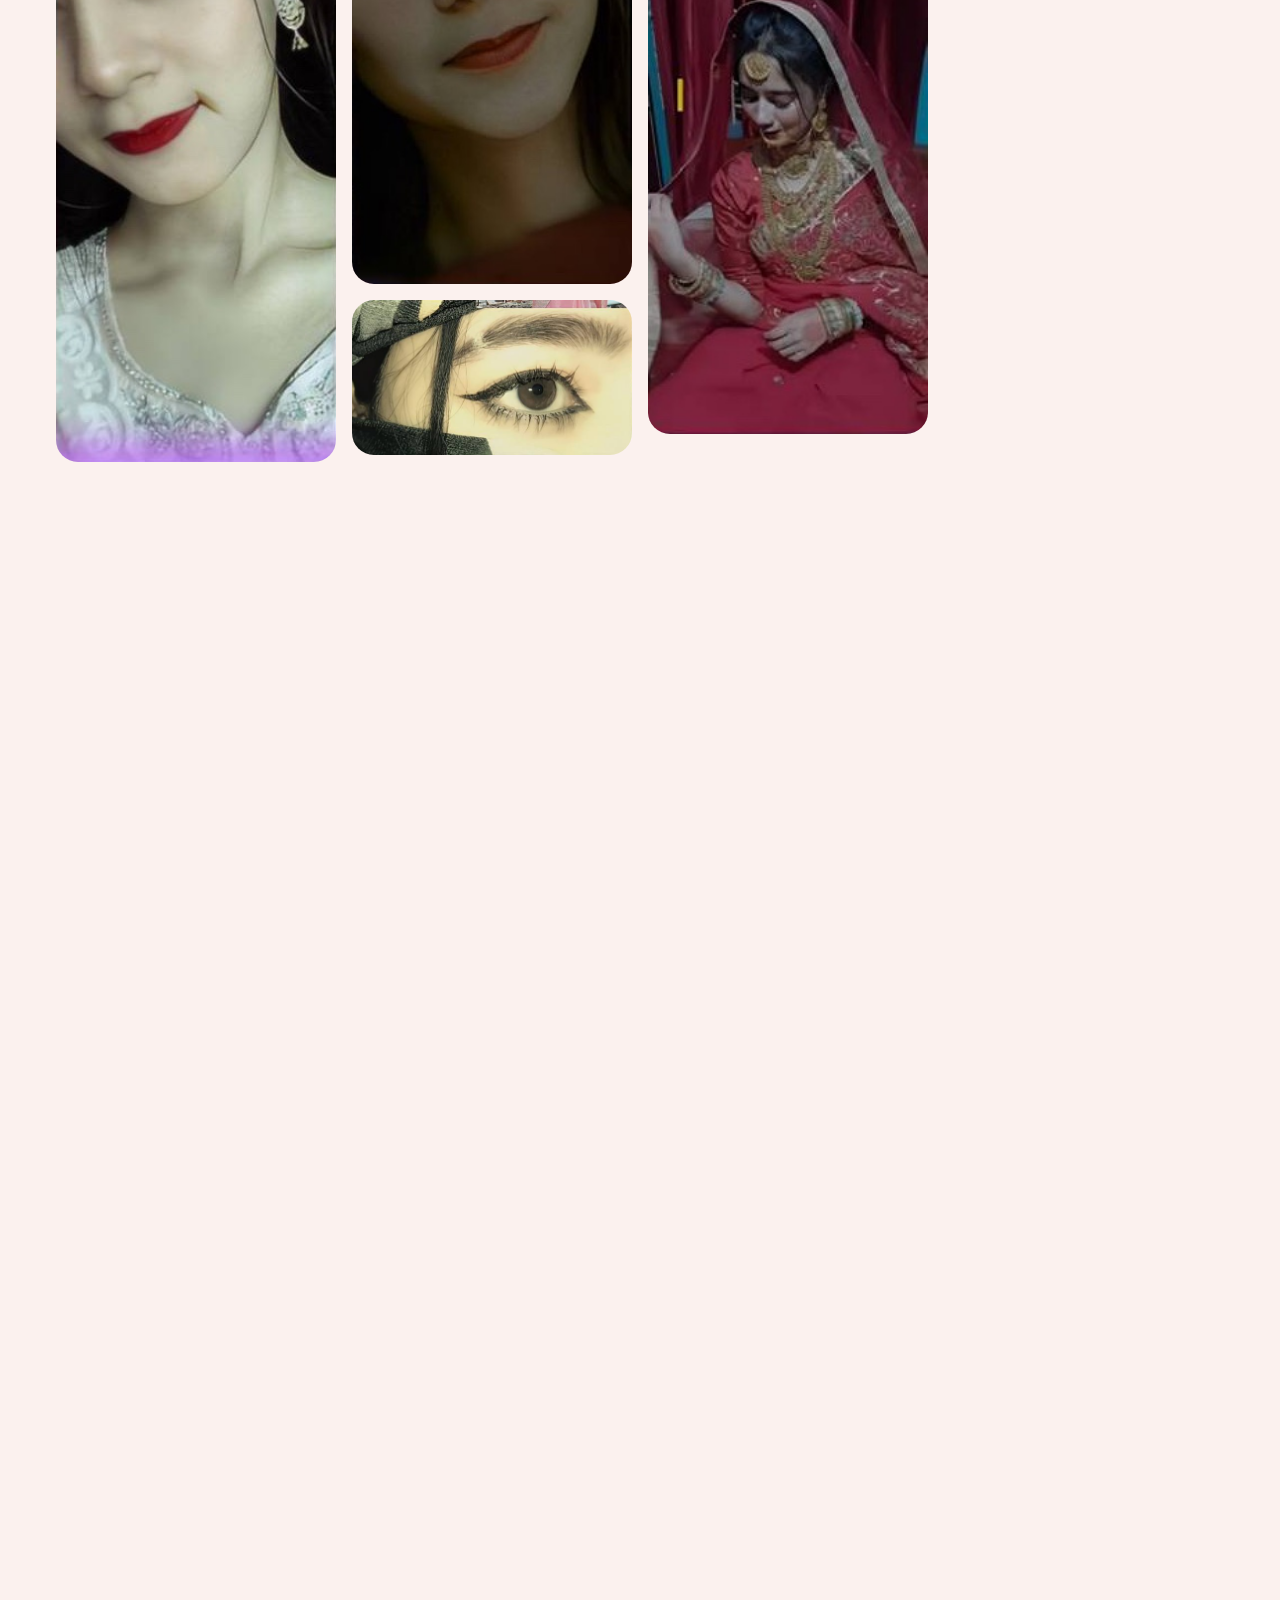
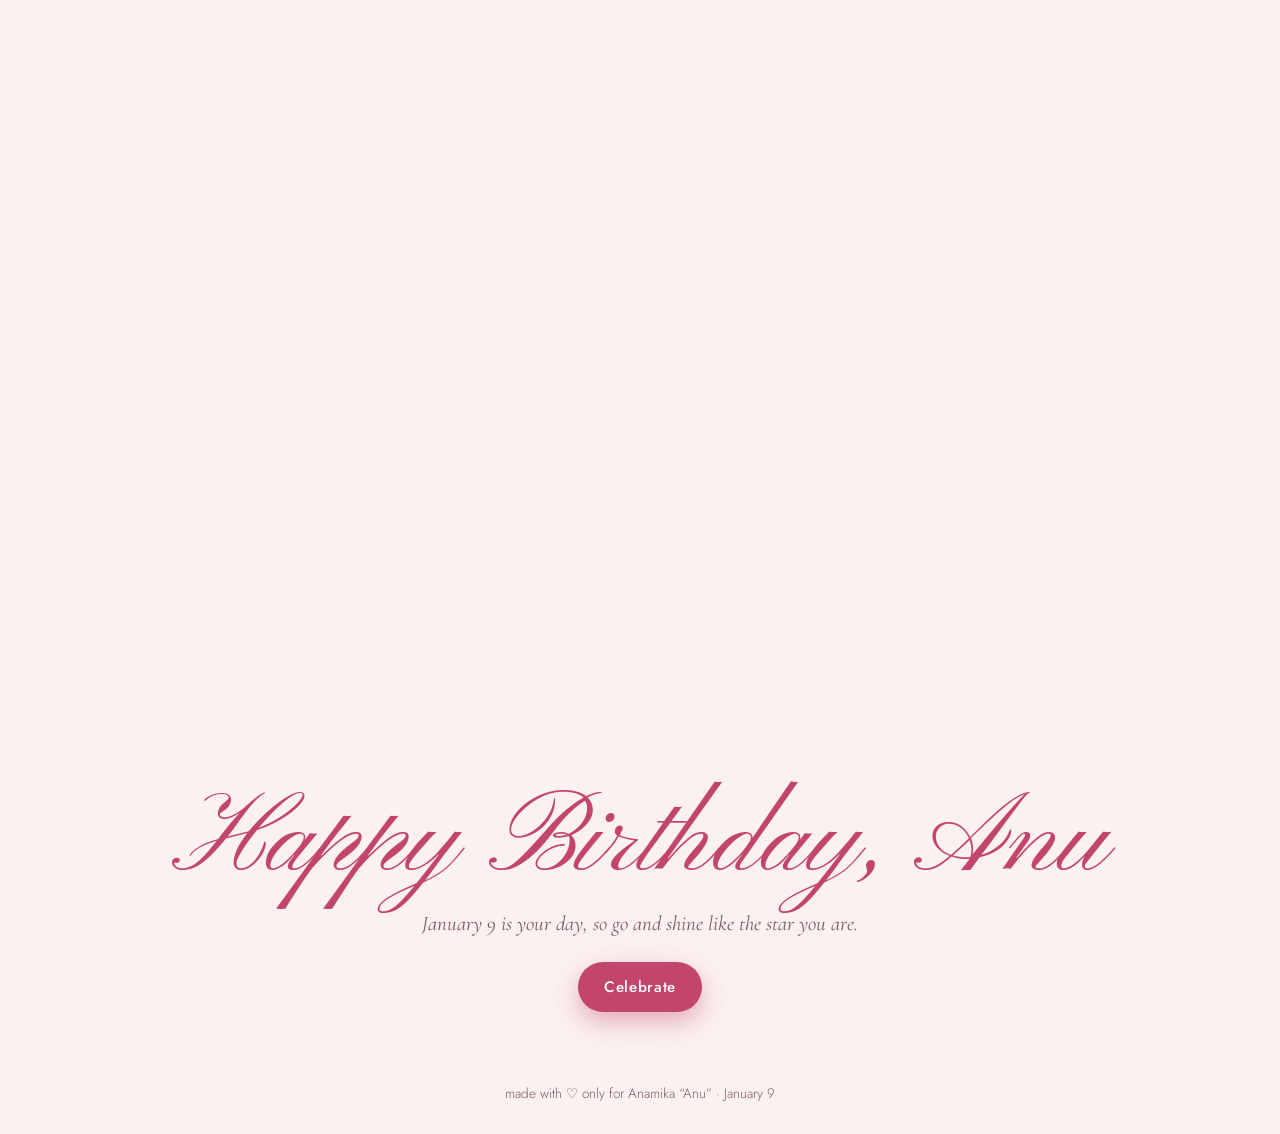
==== commit 77364018: "Add admin panel, live gallery, blog and social links via Supabase Co-Authored-By: Claude Sonnet 5.5 " ====
--- a/index.html
+++ b/index.html
@@ -33,6 +33,7 @@
     <a href="#gallery">Gallery</a>
     <a href="#reasons">Reasons</a>
     <a href="#lines">Lines</a>
+    <a href="#blog">Blog</a>
     <a href="#letter">Letter</a>
   </nav>
   <button class="theme-btn" id="themeBtn" aria-label="Switch light or dark mode">◐</button>
@@ -126,6 +127,13 @@
     </article>
   </section>
 
+  <!-- ============ BLOG ============ -->
+  <section id="blog" class="section">
+    <p class="eyebrow center">Little stories</p>
+    <h2 class="h2">From my <span class="script">heart</span></h2>
+    <div class="blog-grid" id="blogGrid"></div>
+  </section>
+
   <section class="finale">
     <h2 class="script">Happy Birthday, Anu</h2>
     <p>January 9 is your day, so go and shine like the star you are.</p>
@@ -133,7 +141,22 @@
   </section>
 </main>
 
-<footer>made with ♡ only for Anamika “Anu” · January 9</footer>
+<footer>
+  <div class="socials" id="socials" aria-label="Social links"></div>
+  made with ♡ only for Anamika “Anu” · January 9
+</footer>
+
+<!-- ============ BLOG POST VIEWER ============ -->
+<div id="post" role="dialog" aria-modal="true" aria-label="Blog post" hidden>
+  <article class="post-card">
+    <button class="round post-x" id="postClose" aria-label="Close">×</button>
+    <img id="postImg" alt="" hidden>
+    <small id="postDate"></small>
+    <h2 id="postTitle"></h2>
+    <div id="postBody"></div>
+    <a class="btn" id="postLink" href="#" target="_blank" rel="noopener noreferrer" hidden>Open link ↗</a>
+  </article>
+</div>
 
 <!-- ============ LIGHTBOX ============ -->
 <div id="lb" role="dialog" aria-modal="true" aria-label="Photo viewer" hidden>
@@ -146,6 +169,7 @@
   <button class="lb-arrow next round" id="lbNext" aria-label="Next">›</button>
 </div>
 
+<script src="config.js"></script>
 <script src="app.js" defer></script>
 
 </body></html>
--- a/style.css
+++ b/style.css
@@ -292,3 +292,33 @@
   *,*::before,*::after{animation-duration:.01ms!important;animation-iteration-count:1!important;transition-duration:.01ms!important;scroll-behavior:auto!important}
   .reveal{opacity:1;transform:none}
 }
+
+/* ============ BLOG + SOCIAL (admin-managed) ============ */
+.blog-grid{display:grid;grid-template-columns:repeat(auto-fill,minmax(260px,1fr));gap:20px;margin-top:28px}
+.bcard{background:var(--card);border:1px solid var(--line);border-radius:var(--r);overflow:hidden;cursor:pointer;
+  box-shadow:var(--shadow);transition:transform .3s,box-shadow .3s;display:flex;flex-direction:column}
+.bcard:hover{transform:translateY(-4px);box-shadow:var(--shadow2)}
+.bcard img,.bph{width:100%;aspect-ratio:16/10;object-fit:cover;background:var(--blush)}
+.bph{display:grid;place-items:center;font-size:3rem;color:var(--rose)}
+.bbody{padding:16px 18px 20px}
+.bbody small{color:var(--rose);letter-spacing:.12em;text-transform:uppercase;font-size:.7rem}
+.bbody h3{font:600 1.5rem/1.15 var(--serif);margin:6px 0}
+.bbody p{margin:0;color:var(--soft);font-size:.95rem}
+#post{position:fixed;inset:0;z-index:90;background:rgba(20,6,12,.7);backdrop-filter:blur(8px);-webkit-backdrop-filter:blur(8px);
+  display:grid;place-items:center;padding:16px;overflow-y:auto}
+#post[hidden]{display:none}
+.post-card{position:relative;background:var(--card);color:var(--ink);border-radius:var(--r);max-width:680px;width:100%;
+  max-height:92vh;overflow-y:auto;padding:0 0 28px;box-shadow:var(--shadow2)}
+.post-card>*:not(img){margin-left:24px;margin-right:24px}
+.post-card img{width:100%;max-height:340px;object-fit:cover;border-radius:var(--r) var(--r) 0 0;margin-bottom:18px}
+.post-card small{color:var(--rose);letter-spacing:.12em;text-transform:uppercase;font-size:.72rem;display:block;margin-top:24px}
+.post-card img:not([hidden])+small{margin-top:0}
+.post-card h2{font:600 clamp(1.8rem,5vw,2.6rem)/1.1 var(--serif);margin:6px 24px 14px}
+#postBody p{margin:0 0 14px;white-space:pre-line}
+.post-x{position:sticky;top:12px;float:right;margin:12px 12px 0 0!important;z-index:2;background:var(--card)}
+.socials{display:flex;flex-wrap:wrap;justify-content:center;gap:10px;margin:0 auto 18px;max-width:760px}
+.socials[hidden]{display:none}
+.soc{display:inline-flex;align-items:center;gap:8px;padding:10px 16px;border-radius:999px;background:var(--card);
+  border:1px solid var(--line);text-decoration:none;color:var(--ink);font-size:.9rem;min-height:44px;transition:transform .2s,border-color .2s}
+.soc:hover{transform:translateY(-2px);border-color:var(--rose)}
+.soc-i{font-size:1.15rem;line-height:1}
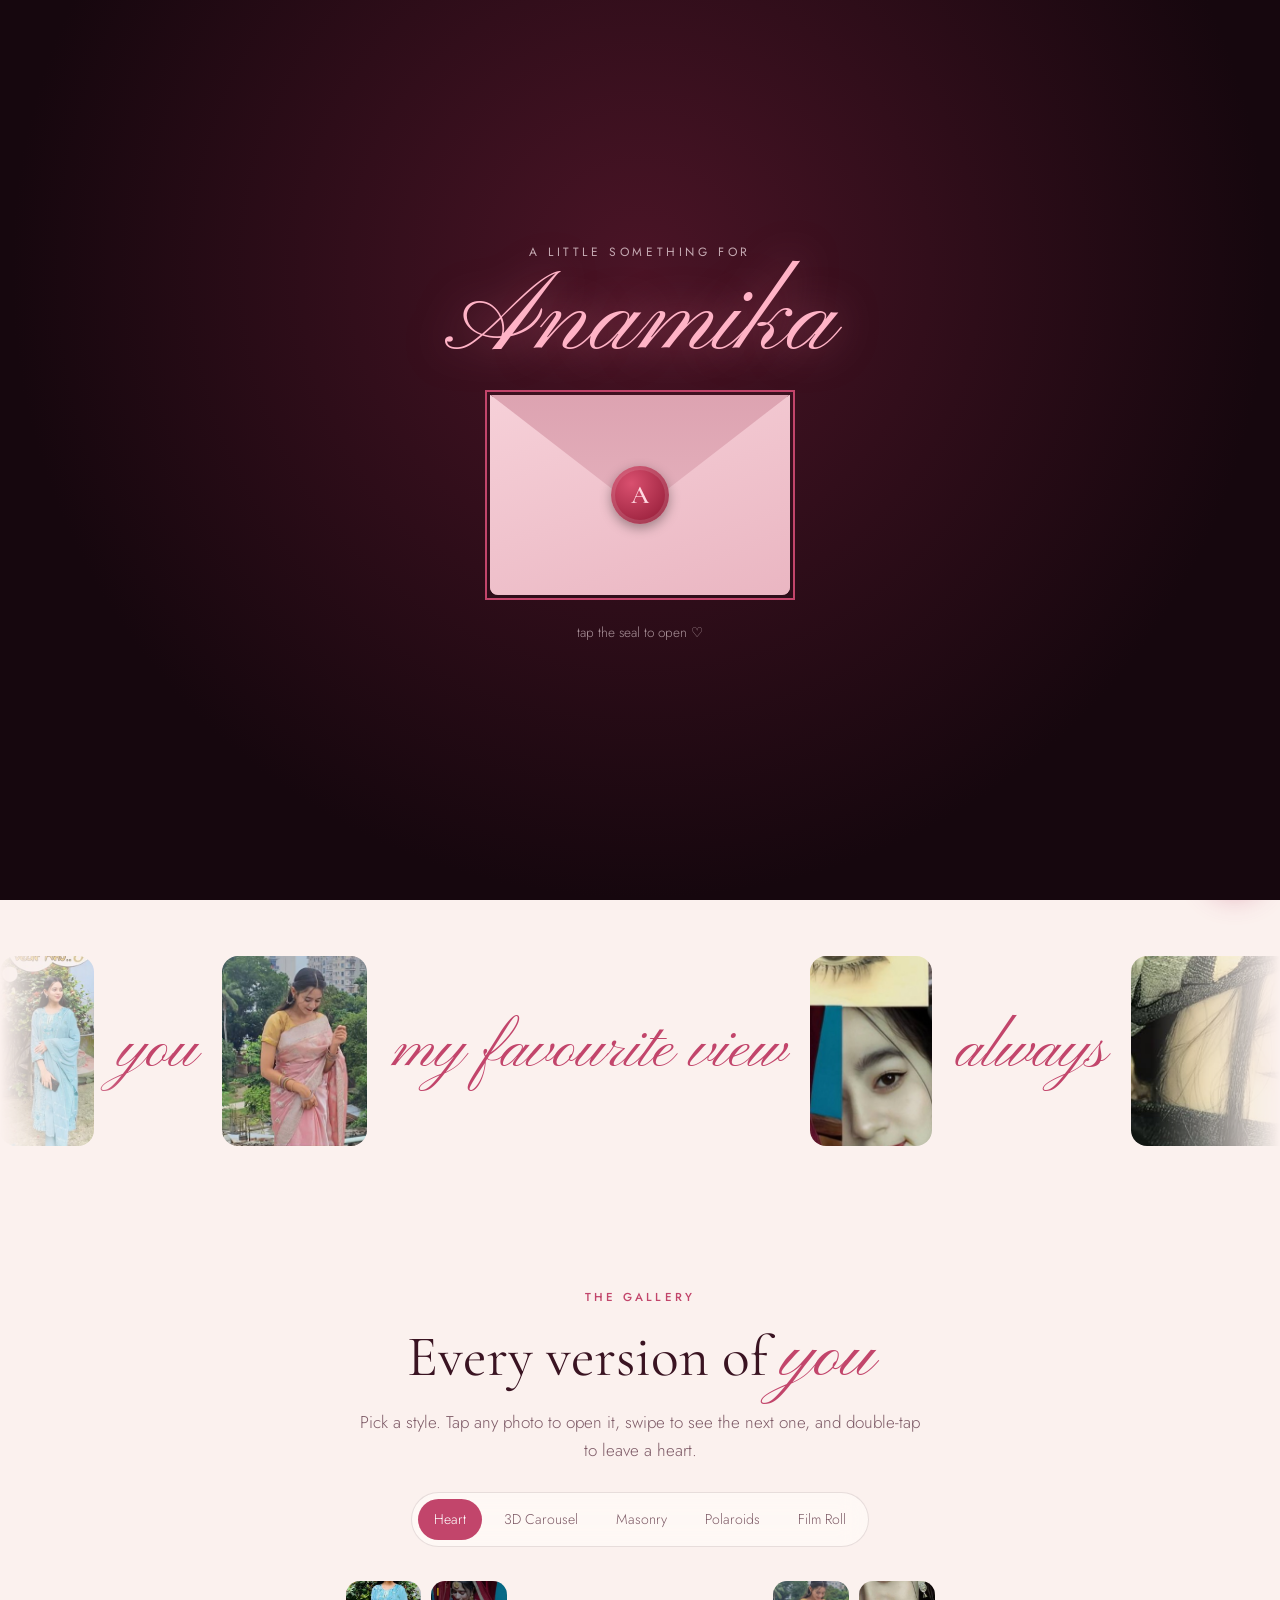
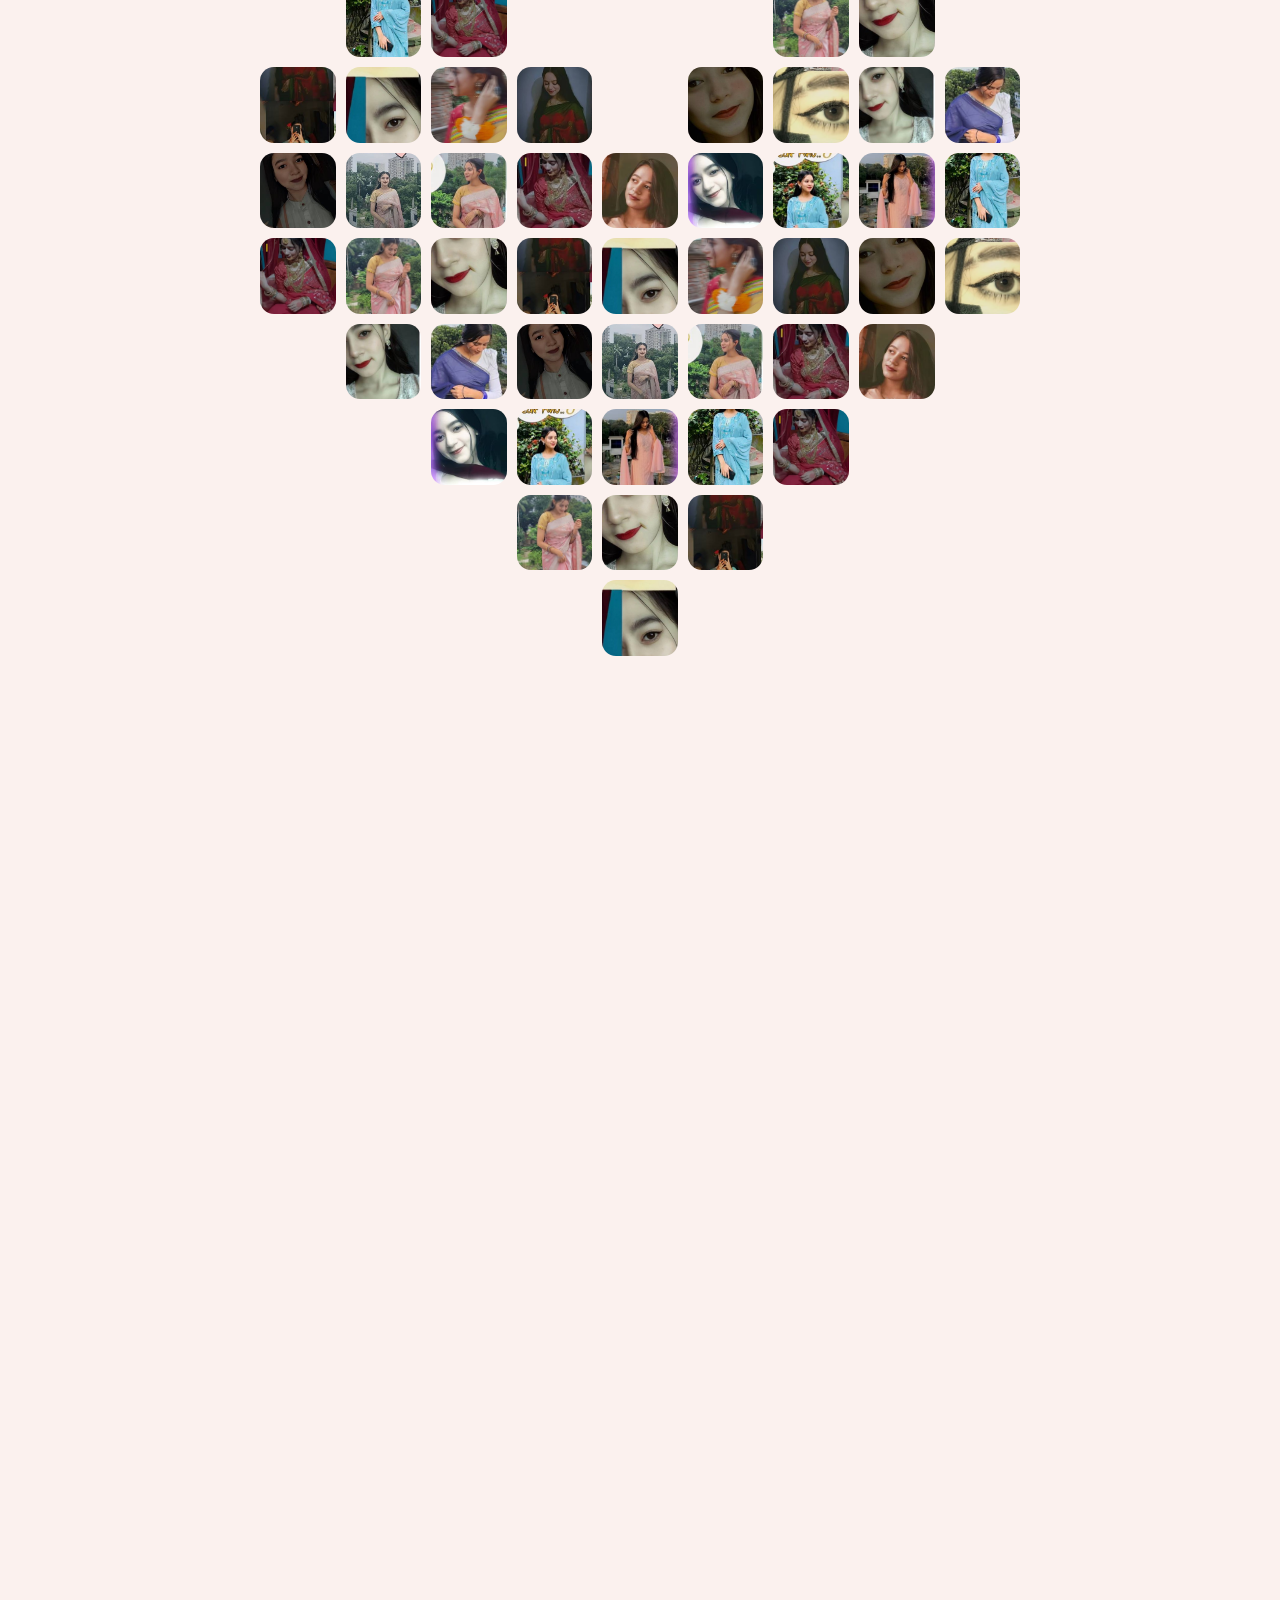
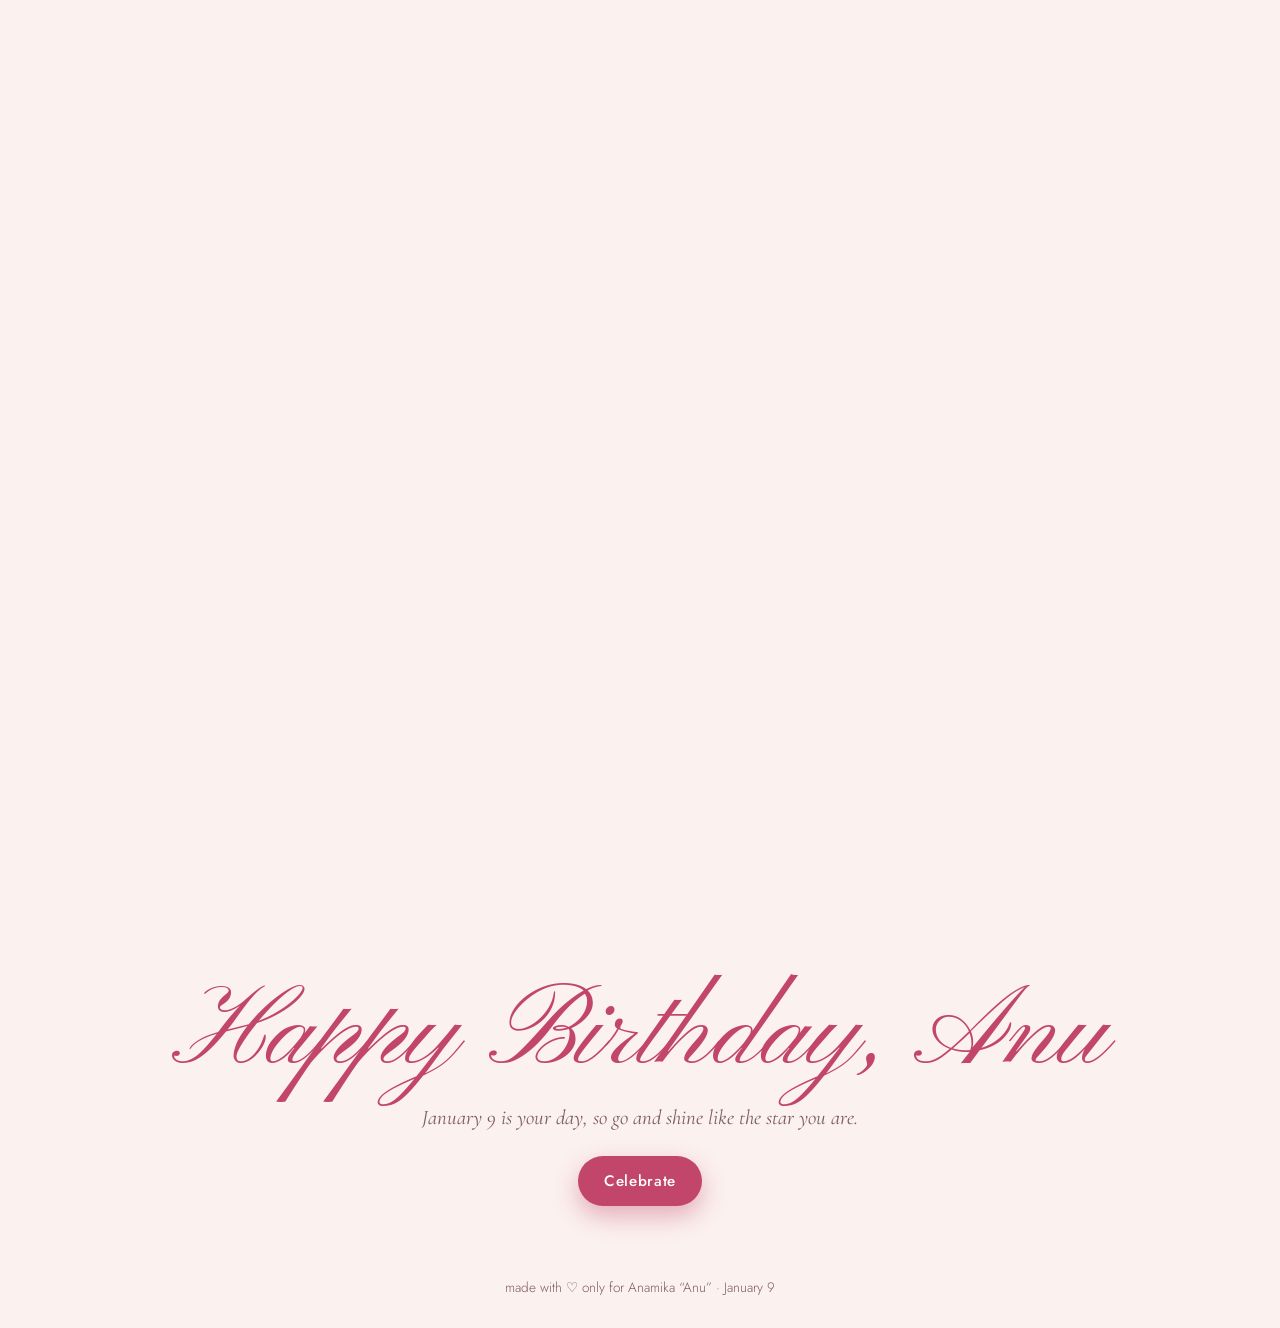
==== commit e9dd941b: "Named photo areas, hide switches, trash, real social icons, smooth 3D carousel, spotlight and live c" ====
--- a/index.html
+++ b/index.html
@@ -41,7 +41,7 @@
 
 <main id="top">
   <!-- ============ HERO ============ -->
-  <section class="hero">
+  <section class="hero" data-section="hero">
     <div class="hero-text">
       <p class="eyebrow">January 9 · my favourite day of the year</p>
       <h1 class="hero-title"><span class="script">Anamika</span><em>“Anu”</em></h1>
@@ -66,21 +66,20 @@
   </section>
 
   <!-- ============ MARQUEE ============ -->
-  <div class="marquee" aria-hidden="true"><div class="mq-track" id="mq"></div></div>
+  <div class="marquee" aria-hidden="true" data-section="marquee"><div class="mq-track" id="mq"></div></div>
 
   <!-- ============ GALLERY ============ -->
-  <section id="gallery" class="section">
+  <section id="gallery" class="section" data-section="gallery">
     <p class="eyebrow center">The gallery</p>
     <h2 class="h2">Every version of <span class="script">you</span></h2>
     <p class="sub center">Pick a style. Tap any photo to open it, swipe to see the next one, and double-tap to leave a heart.</p>
 
     <div class="switch" role="tablist" aria-label="Gallery style" id="switch">
+      <button role="tab" data-mode="heart">Heart</button>
+      <button role="tab" data-mode="cover">3D Carousel</button>
       <button role="tab" data-mode="masonry">Masonry</button>
       <button role="tab" data-mode="polaroid">Polaroids</button>
-      <button role="tab" data-mode="bento">Bento</button>
-      <button role="tab" data-mode="cover">3D Carousel</button>
       <button role="tab" data-mode="film">Film Roll</button>
-      <button role="tab" data-mode="heart">Heart</button>
     </div>
 
     <div id="stage" class="stage"></div>
@@ -91,22 +90,30 @@
     </div>
   </section>
 
+  <!-- ============ SPOTLIGHT ============ -->
+  <section id="spotlight" class="section" data-section="spotlight" hidden>
+    <p class="eyebrow center">Spotlight</p>
+    <h2 class="h2">Just <span class="script">you</span></h2>
+    <div class="spot" id="spotStage"></div>
+    <div class="sp-dots" id="spotDots"></div>
+  </section>
+
   <!-- ============ COLLAGES ============ -->
-  <section class="section">
+  <section class="section" data-section="collage">
     <p class="eyebrow center">The originals</p>
     <h2 class="h2">The <span class="script">collages</span></h2>
     <div class="collages" id="collages"></div>
   </section>
 
   <!-- ============ REASONS ============ -->
-  <section id="reasons" class="section">
+  <section id="reasons" class="section" data-section="reasons">
     <p class="eyebrow center">Tap a card to flip it</p>
     <h2 class="h2">Little <span class="script">reasons</span></h2>
     <div class="reasons" id="reasonGrid"></div>
   </section>
 
   <!-- ============ PICK-UP LINES ============ -->
-  <section id="lines" class="section">
+  <section id="lines" class="section" data-section="lines">
     <div class="lines">
       <p class="eyebrow center">Warning: extremely cheesy</p>
       <h2 class="h2">Lines for <span class="script">Anu</span></h2>
@@ -116,7 +123,7 @@
   </section>
 
   <!-- ============ LETTER ============ -->
-  <section id="letter" class="section">
+  <section id="letter" class="section" data-section="letter">
     <article class="letter">
       <span class="stamp" aria-hidden="true"><img src="img/p13.jpg" alt="" width="224" height="276" loading="lazy"></span>
       <p class="script salute">Dear Anu,</p>
@@ -128,13 +135,13 @@
   </section>
 
   <!-- ============ BLOG ============ -->
-  <section id="blog" class="section">
+  <section id="blog" class="section" data-section="blog">
     <p class="eyebrow center">Little stories</p>
     <h2 class="h2">From my <span class="script">heart</span></h2>
     <div class="blog-grid" id="blogGrid"></div>
   </section>
 
-  <section class="finale">
+  <section class="finale" data-section="finale">
     <h2 class="script">Happy Birthday, Anu</h2>
     <p>January 9 is your day, so go and shine like the star you are.</p>
     <button class="btn" id="partyBtn">Celebrate</button>
@@ -142,7 +149,7 @@
 </main>
 
 <footer>
-  <div class="socials" id="socials" aria-label="Social links"></div>
+  <div class="socials" id="socials" aria-label="Social links" data-section="socials"></div>
   made with ♡ only for Anamika “Anu” · January 9
 </footer>
 
@@ -169,7 +176,26 @@
   <button class="lb-arrow next round" id="lbNext" aria-label="Next">›</button>
 </div>
 
+<!-- ============ LIVE CHAT ============ -->
+<div id="chat" data-section="chat" hidden>
+  <button class="chat-fab" id="chatFab" aria-label="Chat with me" aria-expanded="false">
+    <span class="ico" id="chatIco"></span><span class="dot" id="chatDot" hidden>1</span>
+  </button>
+  <section class="chat-panel" id="chatPanel" role="dialog" aria-label="Chat" hidden>
+    <div class="chat-head"><div style="flex:1"><b>Chat with me</b><small>Send a message, I will reply here ♡</small></div>
+      <button class="chat-x" id="chatClose" aria-label="Close chat">×</button></div>
+    <div class="chat-log" id="chatLog" aria-live="polite"></div>
+    <form class="chat-form" id="chatForm">
+      <input type="text" id="chatName" placeholder="Your name (optional)" maxlength="40" autocomplete="given-name">
+      <div class="chat-row"><textarea id="chatText" placeholder="Write a message..." maxlength="1000" rows="1" required></textarea>
+        <button class="chat-send" type="submit" aria-label="Send">➤</button></div>
+      <p class="chat-note" id="chatNote"></p>
+    </form>
+  </section>
+</div>
+
 <script src="config.js"></script>
+<script src="icons.js"></script>
 <script src="app.js" defer></script>
 
 </body></html>
--- a/style.css
+++ b/style.css
@@ -130,7 +130,6 @@
 .mq-track{display:flex;gap:14px;width:max-content;animation:mq 60s linear infinite}
 .mq-track img{height:clamp(120px,18vw,190px);width:auto;border-radius:16px;object-fit:cover}
 .mq-track span{font:400 clamp(2.4rem,6vw,4rem)/1 var(--script);color:var(--rose);align-self:center;padding:0 10px;white-space:nowrap}
-.marquee:hover .mq-track{animation-play-state:paused}
 
 /* ============ SWITCHER ============ */
 .switch{position:sticky;top:max(72px,calc(env(safe-area-inset-top) + 64px));z-index:10;display:flex;gap:6px;
@@ -173,24 +172,17 @@
 @media(max-width:600px){.m-polaroid{grid-template-columns:repeat(2,1fr);gap:26px 14px}.m-polaroid .tile{padding:7px 7px 40px}
   .m-polaroid .tile{padding-bottom:48px}.m-polaroid .cap{font-size:1rem;bottom:4px;height:40px;padding:0 4px}.m-polaroid .tile::before{width:56px;margin-left:-28px;height:18px}}
 
-/* bento */
-.m-bento{display:grid;grid-template-columns:repeat(6,1fr);grid-auto-rows:clamp(90px,12vw,150px);grid-auto-flow:dense;gap:14px}
-.m-bento .tile{grid-column:span 2;grid-row:span 2}
-.m-bento .tile.tall{grid-row:span 3}
-.m-bento .tile.wide{grid-column:span 4}
-.m-bento .tile.big{grid-column:span 3;grid-row:span 4}
-@media(max-width:700px){.m-bento{grid-template-columns:repeat(2,1fr);grid-auto-rows:110px;gap:10px}
-  .m-bento .tile,.m-bento .tile.big{grid-column:span 1;grid-row:span 2}.m-bento .tile.tall{grid-row:span 3}
-  .m-bento .tile.wide,.m-bento .tile.big{grid-column:span 2;grid-row:span 2}.m-bento .tile{border-radius:16px}}
-
-/* 3D cover */
-.m-cover{height:min(70vh,600px);perspective:1400px;display:block;touch-action:pan-y;user-select:none;-webkit-user-select:none}
-.m-cover .tile{position:absolute;left:50%;top:50%;width:min(340px,62vw);aspect-ratio:3/4;margin:0;
-  transform:translate(-50%,-50%) translateX(var(--x)) translateZ(var(--z)) rotateY(var(--ry)) scale(var(--s));
-  opacity:var(--o);z-index:var(--zi);transition:transform .7s cubic-bezier(.2,.8,.2,1),opacity .7s,filter .7s;
-  filter:brightness(var(--b));box-shadow:var(--shadow2);-webkit-box-reflect:below 6px linear-gradient(transparent 75%,rgba(255,255,255,.18))}
+/* 3D carousel: driven by JS every frame (no CSS transitions), sized from one variable so it scales on every screen */
+.m-cover{--cw:clamp(190px,23vw,320px);position:relative;height:calc(var(--cw) * 1.62);perspective:1100px;perspective-origin:50% 45%;
+  display:block;touch-action:pan-y;user-select:none;-webkit-user-select:none;overflow:hidden;cursor:grab}
+.m-cover:active{cursor:grabbing}
+@media(max-width:700px){.m-cover{--cw:min(62vw,270px);perspective:900px}}
+.m-cover .tile{position:absolute;left:50%;top:50%;width:var(--cw);aspect-ratio:3/4;margin:calc(var(--cw) * -.667) 0 0 calc(var(--cw) * -.5);
+  cursor:pointer;will-change:transform,opacity;backface-visibility:hidden;-webkit-backface-visibility:hidden;
+  box-shadow:0 10px 24px rgba(60,10,30,.32)}
+.m-cover .tile img{pointer-events:none;-webkit-user-drag:none;transition:none;transform:none}
 .m-cover .tile:hover img{transform:none}
-.m-cover .tile:not(.active) .cap{opacity:0}
+.m-cover .tile .cap{opacity:0;transition:opacity .35s}
 .m-cover .tile.active .cap{opacity:1;transform:none}
 .cover-nav{display:flex;align-items:center;justify-content:center;gap:20px;margin-top:8px;color:var(--soft);font:italic 1.1rem var(--serif);position:relative;z-index:3}
 .cover-nav[hidden]{display:none}
@@ -318,7 +310,63 @@
 .post-x{position:sticky;top:12px;float:right;margin:12px 12px 0 0!important;z-index:2;background:var(--card)}
 .socials{display:flex;flex-wrap:wrap;justify-content:center;gap:10px;margin:0 auto 18px;max-width:760px}
 .socials[hidden]{display:none}
-.soc{display:inline-flex;align-items:center;gap:8px;padding:10px 16px;border-radius:999px;background:var(--card);
-  border:1px solid var(--line);text-decoration:none;color:var(--ink);font-size:.9rem;min-height:44px;transition:transform .2s,border-color .2s}
-.soc:hover{transform:translateY(-2px);border-color:var(--rose)}
-.soc-i{font-size:1.15rem;line-height:1}
+.soc{display:inline-flex;align-items:center;gap:10px;padding:0 18px 0 14px;border-radius:999px;background:var(--card);
+  border:1px solid var(--line);text-decoration:none;color:var(--ink);font-size:.9rem;min-height:46px;
+  transition:transform .25s,background .25s,color .25s,border-color .25s}
+.soc .ico{color:var(--rose);transition:color .25s}
+.soc:hover{transform:translateY(-2px);background:var(--rose);border-color:var(--rose);color:#fff}
+.soc:hover .ico{color:#fff}
+.soc:focus-visible{outline-offset:2px}
+@media(max-width:480px){.soc{padding:0 13px 0 11px;font-size:.82rem;min-height:42px}}
+
+/* icons painted with the theme colour */
+.ico{display:inline-block;width:1.3em;height:1.3em;flex:none;background-color:currentColor;
+  -webkit-mask:var(--i) center/contain no-repeat;mask:var(--i) center/contain no-repeat}
+
+/* ============ SPOTLIGHT (single big photos, slideshow that never pauses) ============ */
+.spot{position:relative;width:min(760px,100%);margin:0 auto;aspect-ratio:4/3;border-radius:var(--r);overflow:hidden;
+  background:var(--blush);box-shadow:var(--shadow2);z-index:2}
+@media(max-width:600px){.spot{aspect-ratio:4/5}}
+.sp-slide{position:absolute;inset:0;margin:0;opacity:0;transition:opacity 1s ease;cursor:zoom-in}
+.sp-slide.on{opacity:1}
+.sp-slide img{position:absolute;inset:0;width:100%;height:100%}
+.sp-bg{object-fit:cover;filter:blur(26px) brightness(.7);transform:scale(1.15)}
+.sp-fg{object-fit:contain}
+.sp-slide figcaption{position:absolute;inset:auto 0 0;padding:44px 20px 18px;color:#fff;text-align:center;
+  font:italic 500 1.3rem var(--serif);background:linear-gradient(transparent,rgba(30,5,15,.65))}
+.sp-dots{display:flex;justify-content:center;gap:4px;margin-top:6px;position:relative;z-index:2}
+.sp-dots button{width:28px;height:28px;border:0;background:none;display:grid;place-items:center;padding:0}
+.sp-dots button::after{content:"";width:9px;height:9px;border-radius:50%;background:var(--line);transition:.3s}
+.sp-dots button.on::after{background:var(--rose);transform:scale(1.35)}
+
+/* ============ LIVE CHAT ============ */
+.chat-fab{position:fixed;right:max(16px,env(safe-area-inset-right));bottom:calc(16px + env(safe-area-inset-bottom));z-index:60;
+  width:58px;height:58px;border-radius:50%;border:0;background:var(--rose);color:#fff;display:grid;place-items:center;
+  box-shadow:0 12px 28px color-mix(in srgb,var(--rose) 45%,transparent);transition:transform .25s}
+.chat-fab:hover{transform:scale(1.07)} .chat-fab .ico{width:28px;height:28px}
+.chat-fab .dot{position:absolute;top:2px;right:2px;min-width:20px;height:20px;border-radius:99px;background:#fff;color:var(--rose);
+  font:600 .72rem/20px var(--sans);text-align:center;padding:0 5px;border:2px solid var(--rose)}
+.chat-fab .dot[hidden]{display:none}
+.chat-panel{position:fixed;right:max(16px,env(safe-area-inset-right));bottom:calc(86px + env(safe-area-inset-bottom));z-index:61;
+  width:min(370px,calc(100vw - 24px));height:min(520px,calc(100vh - 120px));display:flex;flex-direction:column;
+  background:var(--card);color:var(--ink);border:1px solid var(--line);border-radius:22px;box-shadow:var(--shadow2);overflow:hidden;
+  transform-origin:bottom right;animation:chatin .25s ease}
+.chat-panel[hidden]{display:none}
+@keyframes chatin{from{opacity:0;transform:translateY(12px) scale(.96)}}
+.chat-head{display:flex;align-items:center;gap:10px;padding:14px 16px;background:linear-gradient(135deg,var(--rose),var(--rose2));color:#fff}
+.chat-head b{font:600 1.35rem/1 var(--serif);flex:1}
+.chat-head small{display:block;font:400 .75rem var(--sans);opacity:.9}
+.chat-x{border:0;background:rgba(255,255,255,.2);color:#fff;width:34px;height:34px;border-radius:50%;font-size:1.3rem;line-height:1}
+.chat-log{flex:1;overflow-y:auto;padding:14px;display:flex;flex-direction:column;gap:8px;overscroll-behavior:contain}
+.cm{max-width:82%;padding:9px 13px;border-radius:18px;font-size:.95rem;line-height:1.4;white-space:pre-wrap;overflow-wrap:anywhere}
+.cm.me{align-self:flex-end;background:var(--rose);color:#fff;border-bottom-right-radius:5px}
+.cm.them{align-self:flex-start;background:var(--blush);color:var(--ink);border-bottom-left-radius:5px}
+.cm small{display:block;opacity:.65;font-size:.66rem;margin-top:3px}
+.chat-form{display:flex;flex-direction:column;gap:8px;padding:10px;border-top:1px solid var(--line)}
+.chat-form input,.chat-form textarea{width:100%;border:1px solid var(--line);border-radius:14px;padding:10px 12px;background:var(--bg);
+  color:var(--ink);font:400 16px var(--sans)}
+.chat-form textarea{resize:none;height:44px}
+.chat-row{display:flex;gap:8px;align-items:flex-end}
+.chat-send{border:0;background:var(--rose);color:#fff;border-radius:50%;width:44px;height:44px;flex:none;font-size:1.2rem}
+.chat-note{font-size:.75rem;color:var(--soft);text-align:center;margin:0;min-height:1em}
+@media(max-width:600px){.chat-panel{right:8px;left:8px;width:auto;bottom:calc(84px + env(safe-area-inset-bottom));height:min(70vh,520px)}}
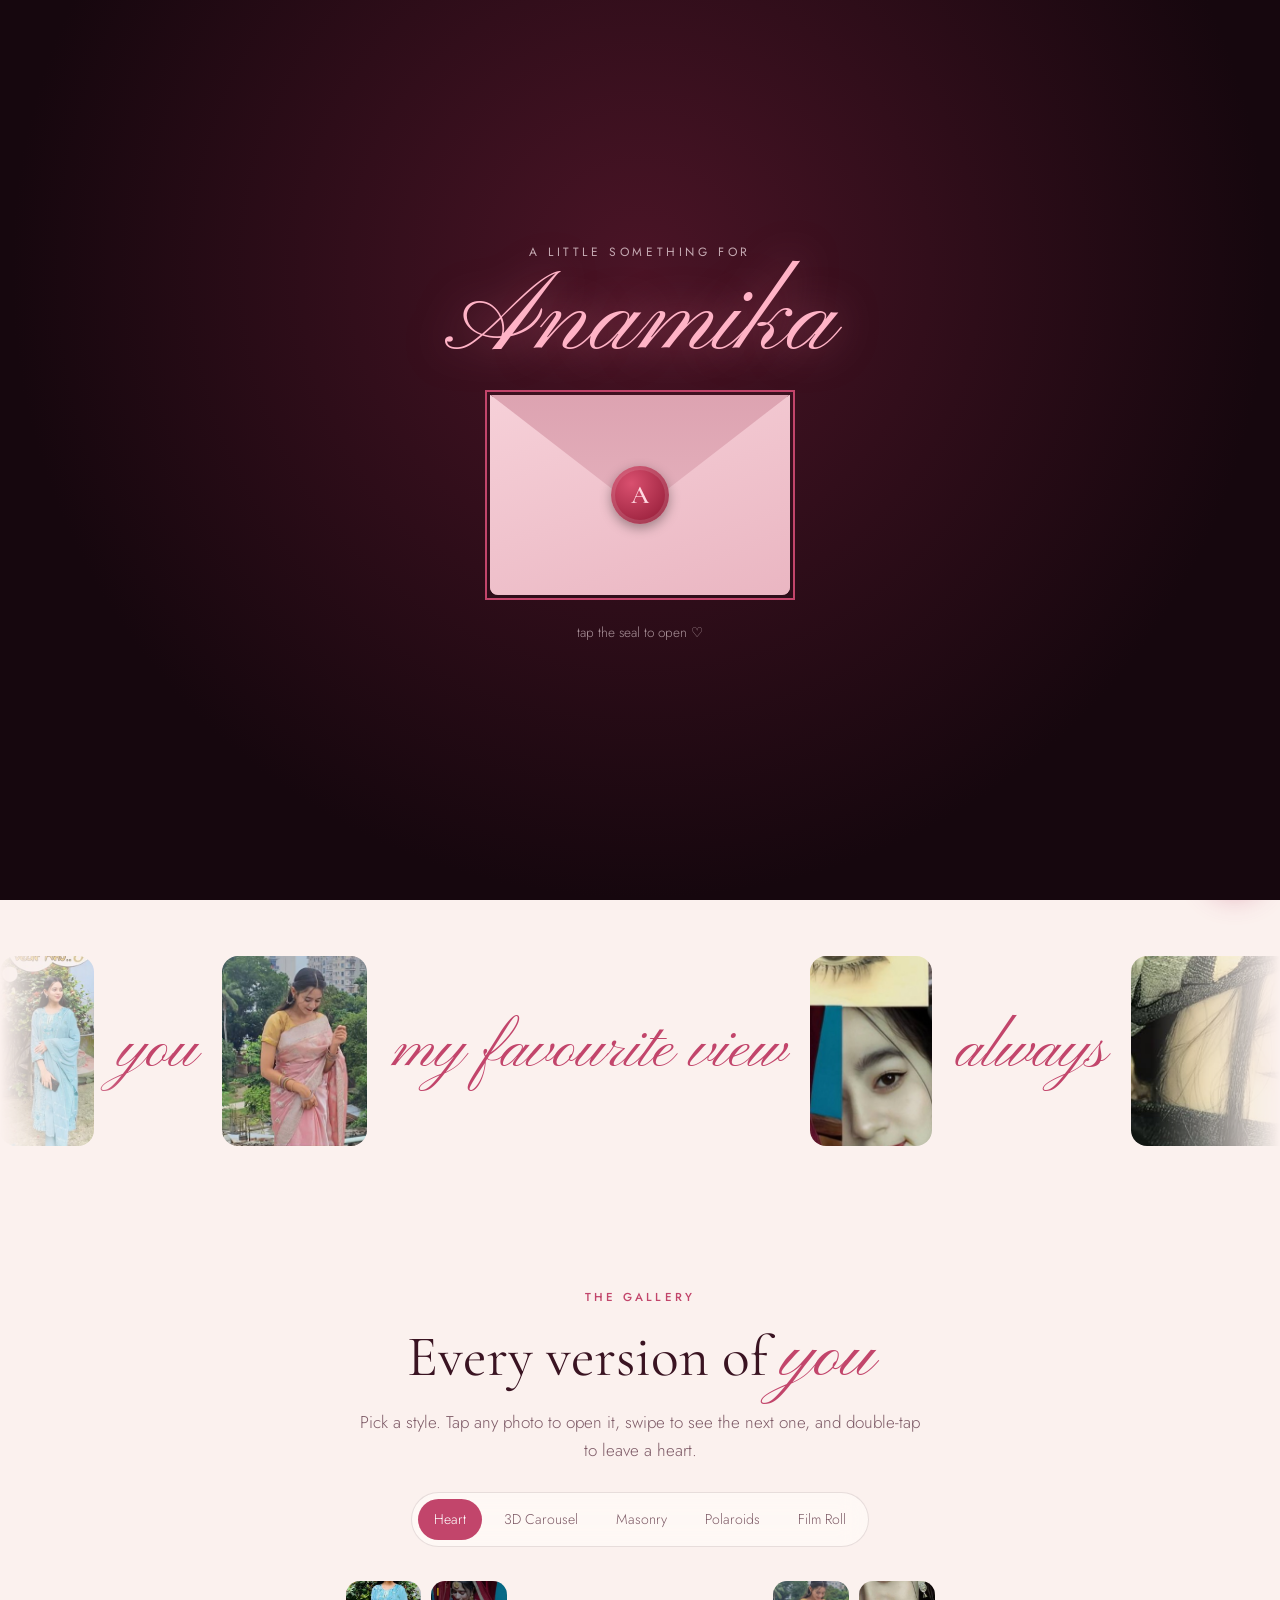
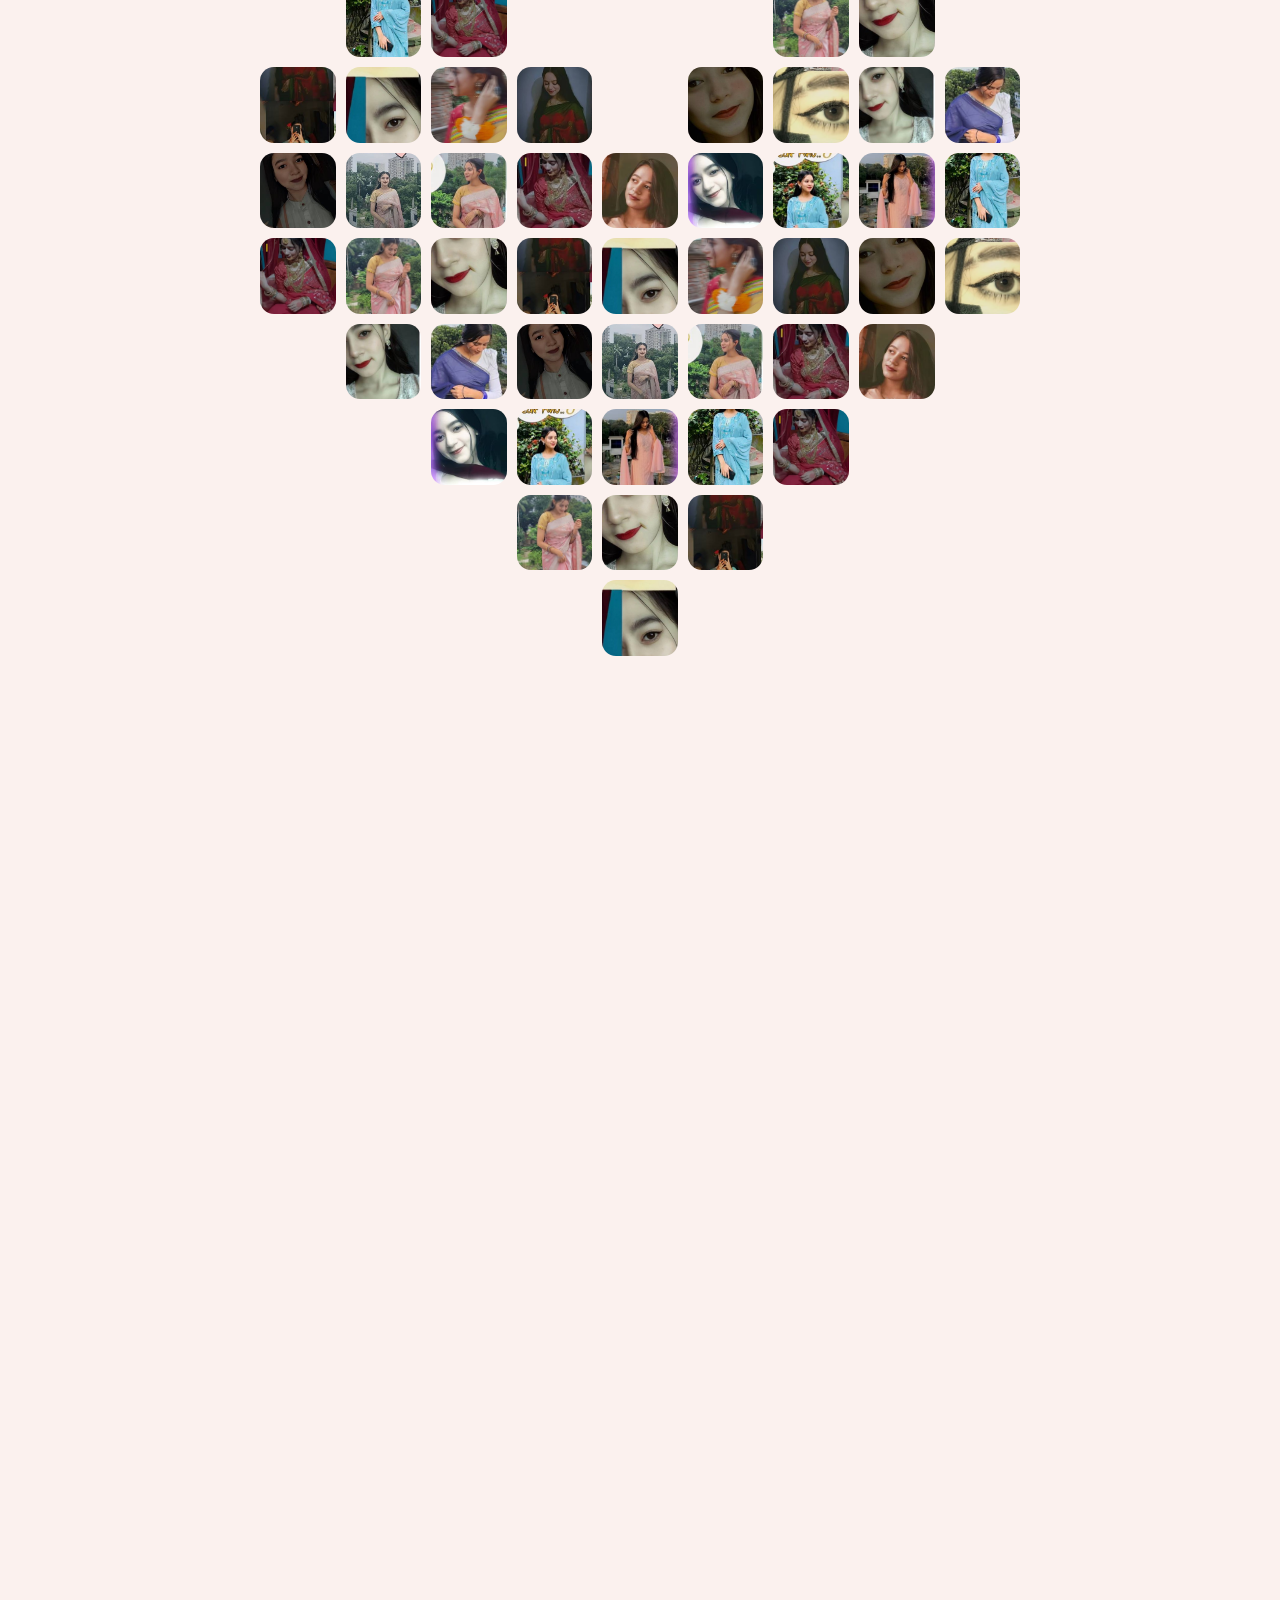
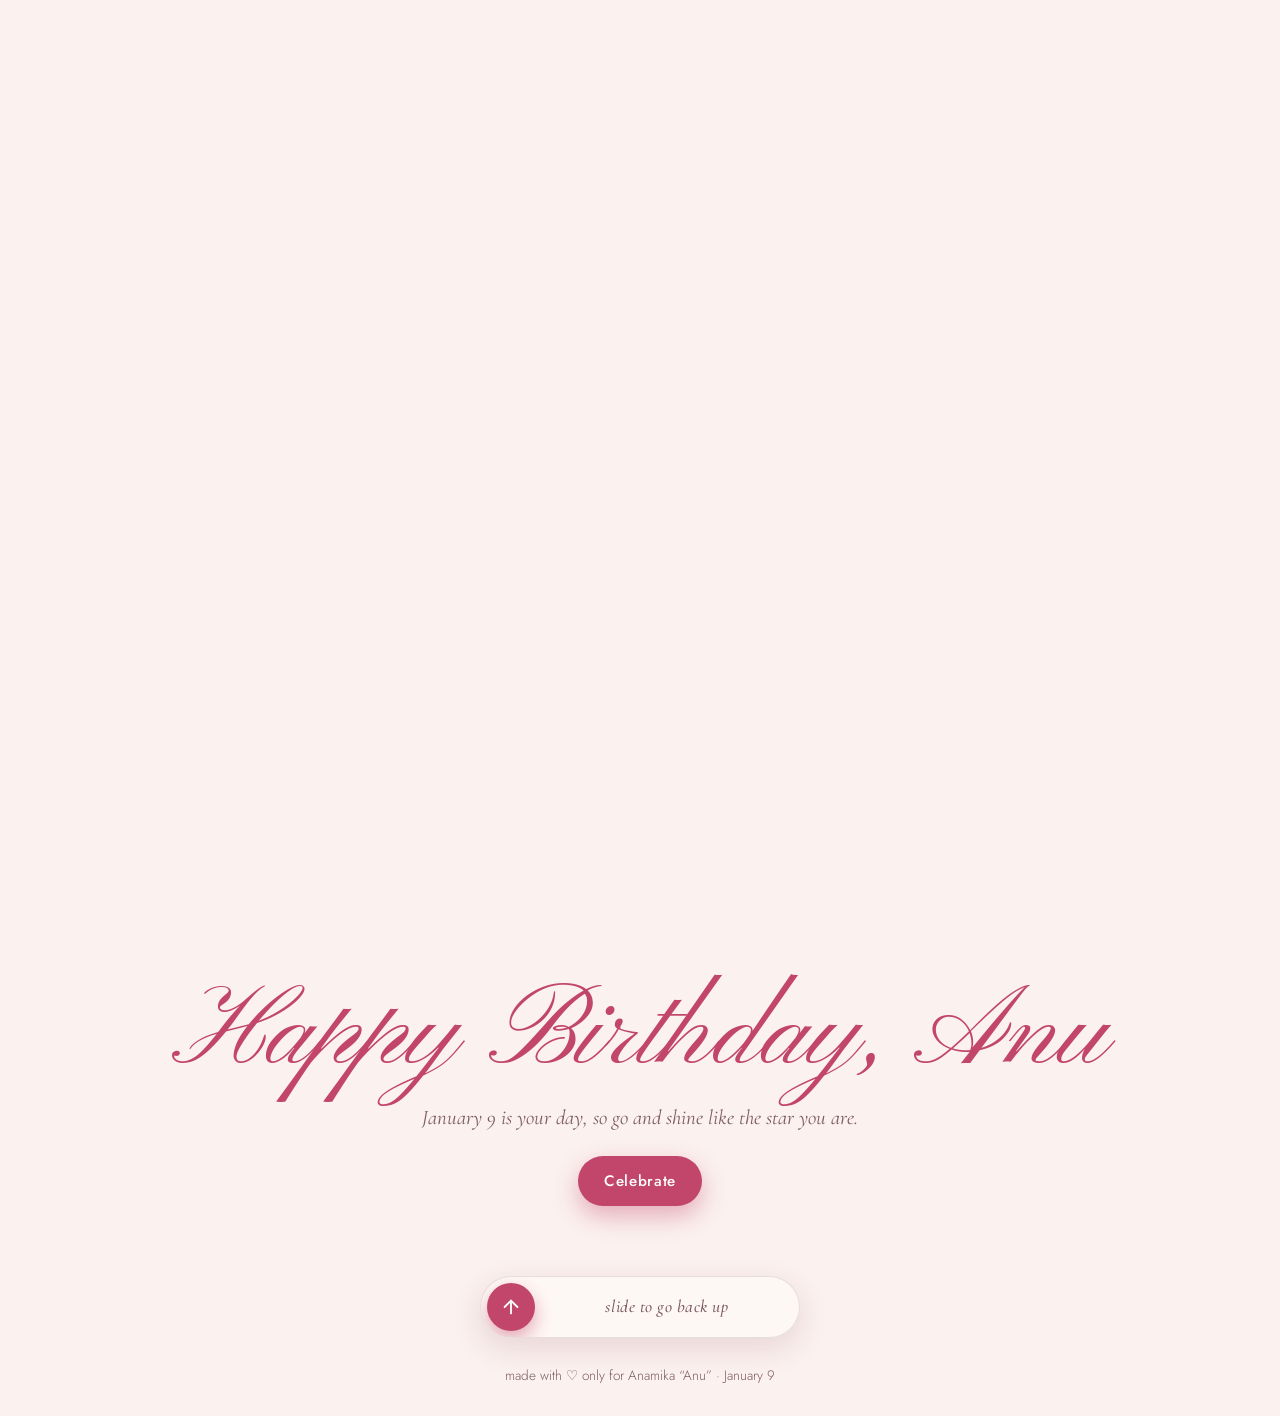
==== commit 2e8826fb: "Slide-to-top bar, chat edit/emoji/reactions/typing/seen, site name+favicon+logo, face lock, device s" ====
--- a/index.html
+++ b/index.html
@@ -7,6 +7,7 @@
 <link href="https://fonts.googleapis.com/css2?family=Cormorant+Garamond:ital,wght@0,400;0,600;1,400;1,500&family=Jost:wght@300;400;500&family=Pinyon+Script&family=Caveat:wght@500&display=swap" rel="stylesheet">
 <link rel="preload" as="image" href="img/p11.jpg">
 <link rel="stylesheet" href="style.css">
+<script>try{var s=JSON.parse(localStorage.getItem("anu-site")||"{}");if(s.favicon){var l=document.createElement("link");l.rel="icon";l.href=s.favicon;document.head.appendChild(l)}}catch(e){}</script>
 
 <!-- ============ ENVELOPE INTRO ============ -->
 <div id="gate" role="dialog" aria-label="A letter for Anu">
@@ -149,6 +150,10 @@
 </main>
 
 <footer>
+  <div class="uptrack" id="backtop" data-section="backtop">
+    <span class="up-text">slide to go back up</span>
+    <button class="up-handle" id="upHandle" type="button" aria-label="Go back to the top of the page"><span class="ico" id="upIco"></span></button>
+  </div>
   <div class="socials" id="socials" aria-label="Social links" data-section="socials"></div>
   made with ♡ only for Anamika “Anu” · January 9
 </footer>
@@ -185,9 +190,11 @@
     <div class="chat-head"><div style="flex:1"><b>Chat with me</b><small>Send a message, I will reply here ♡</small></div>
       <button class="chat-x" id="chatClose" aria-label="Close chat">×</button></div>
     <div class="chat-log" id="chatLog" aria-live="polite"></div>
+    <div class="emo-pop" id="emoPop" hidden></div>
     <form class="chat-form" id="chatForm">
       <input type="text" id="chatName" placeholder="Your name (optional)" maxlength="40" autocomplete="given-name">
-      <div class="chat-row"><textarea id="chatText" placeholder="Write a message..." maxlength="1000" rows="1" required></textarea>
+      <div class="chat-row"><button class="chat-emo" id="chatEmo" type="button" aria-label="Add an emoji">😊</button>
+        <textarea id="chatText" placeholder="Write a message..." maxlength="1000" rows="1" required></textarea>
         <button class="chat-send" type="submit" aria-label="Send">➤</button></div>
       <p class="chat-note" id="chatNote"></p>
     </form>
@@ -197,5 +204,6 @@
 <script src="config.js"></script>
 <script src="icons.js"></script>
 <script src="app.js" defer></script>
+<script src="chat.js" defer></script>
 
 </body></html>
--- a/style.css
+++ b/style.css
@@ -370,3 +370,46 @@
 .chat-send{border:0;background:var(--rose);color:#fff;border-radius:50%;width:44px;height:44px;flex:none;font-size:1.2rem}
 .chat-note{font-size:.75rem;color:var(--soft);text-align:center;margin:0;min-height:1em}
 @media(max-width:600px){.chat-panel{right:8px;left:8px;width:auto;bottom:calc(84px + env(safe-area-inset-bottom));height:min(70vh,520px)}}
+
+/* ============ SLIDE TO GO BACK UP ============ */
+.uptrack{--p:0;position:relative;width:min(320px,82vw);height:62px;margin:0 auto 26px;border-radius:999px;overflow:hidden;
+  border:1px solid var(--line);background:color-mix(in srgb,var(--card) 80%,transparent);box-shadow:var(--shadow);user-select:none;-webkit-user-select:none}
+.uptrack[hidden]{display:none}
+.uptrack::before{content:"";position:absolute;inset:0;background:linear-gradient(90deg,color-mix(in srgb,var(--rose) 45%,transparent),color-mix(in srgb,var(--rose2) 12%,transparent));
+  transform:scaleX(var(--p));transform-origin:left}
+.up-text{position:absolute;inset:0;display:grid;place-items:center;padding-left:54px;font:italic 500 1.1rem var(--serif);letter-spacing:.03em;
+  color:var(--soft);pointer-events:none;opacity:calc(1 - var(--p) * 1.4)}
+.up-handle{position:absolute;left:6px;top:6px;width:48px;height:48px;border-radius:50%;border:0;background:var(--rose);color:#fff;display:grid;place-items:center;
+  touch-action:none;cursor:grab;box-shadow:0 8px 18px color-mix(in srgb,var(--rose) 45%,transparent);will-change:transform}
+.up-handle:active{cursor:grabbing}
+.up-handle .ico{width:22px;height:22px;animation:upnudge 2.2s ease-in-out infinite}
+@keyframes upnudge{0%,100%{transform:translateY(0)}50%{transform:translateY(-3px)}}
+.brand-logo{height:34px;width:auto;max-width:120px;object-fit:contain;display:block;border-radius:8px}
+
+/* ============ CHAT v2 ============ */
+.cm-row{display:flex;flex-direction:column;max-width:86%;gap:3px}
+.cm-row.me{align-self:flex-end;align-items:flex-end}
+.cm-row.them{align-self:flex-start;align-items:flex-start}
+.cm-row .cm{max-width:100%;cursor:pointer}
+.cm.typing{display:flex;gap:4px;padding:12px 14px}
+.cm.typing i{width:7px;height:7px;border-radius:50%;background:var(--soft);opacity:.5;animation:typedot 1.1s infinite}
+.cm.typing i:nth-child(2){animation-delay:.18s}.cm.typing i:nth-child(3){animation-delay:.36s}
+@keyframes typedot{0%,60%,100%{transform:translateY(0);opacity:.35}30%{transform:translateY(-4px);opacity:1}}
+.reacts{display:flex;gap:4px;flex-wrap:wrap;margin-top:-2px}
+.rx{border:1px solid var(--line);background:var(--card);border-radius:99px;padding:1px 8px;font-size:1rem;line-height:1.5;min-height:28px}
+.rx.mine{border-color:var(--rose);background:var(--blush)}
+.seen{font-size:.7rem;color:var(--soft)}
+.chat-emo{border:0;background:var(--blush);border-radius:50%;width:44px;height:44px;flex:none;font-size:1.25rem}
+.emo-pop{position:absolute;left:10px;right:10px;bottom:132px;z-index:5;background:var(--card);border:1px solid var(--line);border-radius:18px;
+  box-shadow:var(--shadow2);padding:10px;max-height:min(300px,45vh);overflow-y:auto}
+.emo-pop[hidden]{display:none}
+.emo-h{margin:0 0 6px;font:600 .8rem var(--sans);letter-spacing:.06em;text-transform:uppercase;color:var(--soft)}
+.emo-quick{display:flex;gap:6px;margin-bottom:8px}
+.emo-quick button{flex:1;font-size:1.4rem;background:var(--blush);border:0;border-radius:12px;min-height:44px}
+.emo-grid{display:grid;grid-template-columns:repeat(auto-fill,minmax(38px,1fr));gap:2px}
+.emo-grid button{border:0;background:none;font-size:1.4rem;min-height:38px;border-radius:10px}
+.emo-grid button:hover,.emo-grid button:active{background:var(--blush)}
+.emo-own{display:flex;gap:6px;margin-top:8px}
+.emo-own input{flex:1;border:1px solid var(--line);border-radius:12px;padding:8px 10px;background:var(--bg);color:var(--ink);font:400 16px var(--sans);min-width:0}
+.emo-own button{border:0;background:var(--rose);color:#fff;border-radius:12px;padding:0 14px;font-weight:500}
+.emo-rm{display:block;width:100%;margin-top:8px;border:1px solid var(--line);background:none;border-radius:12px;padding:8px;color:var(--soft)}
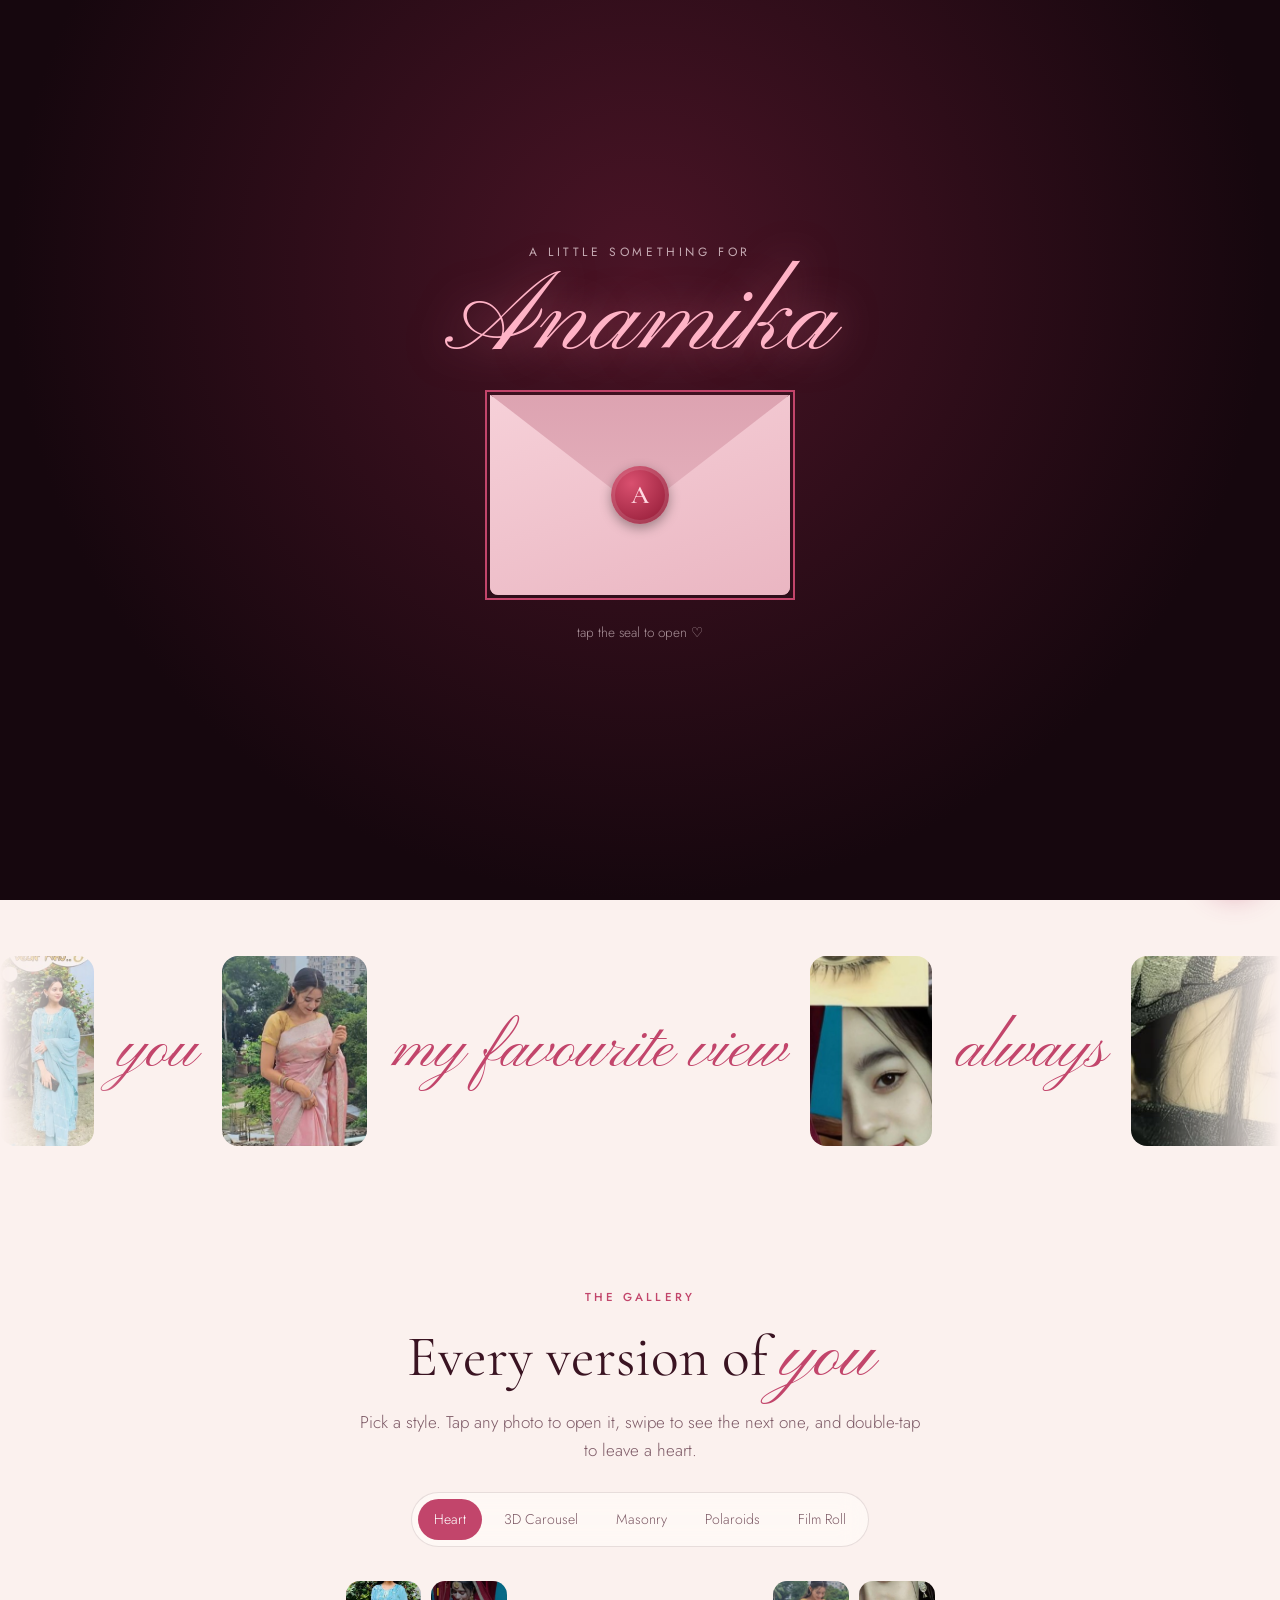
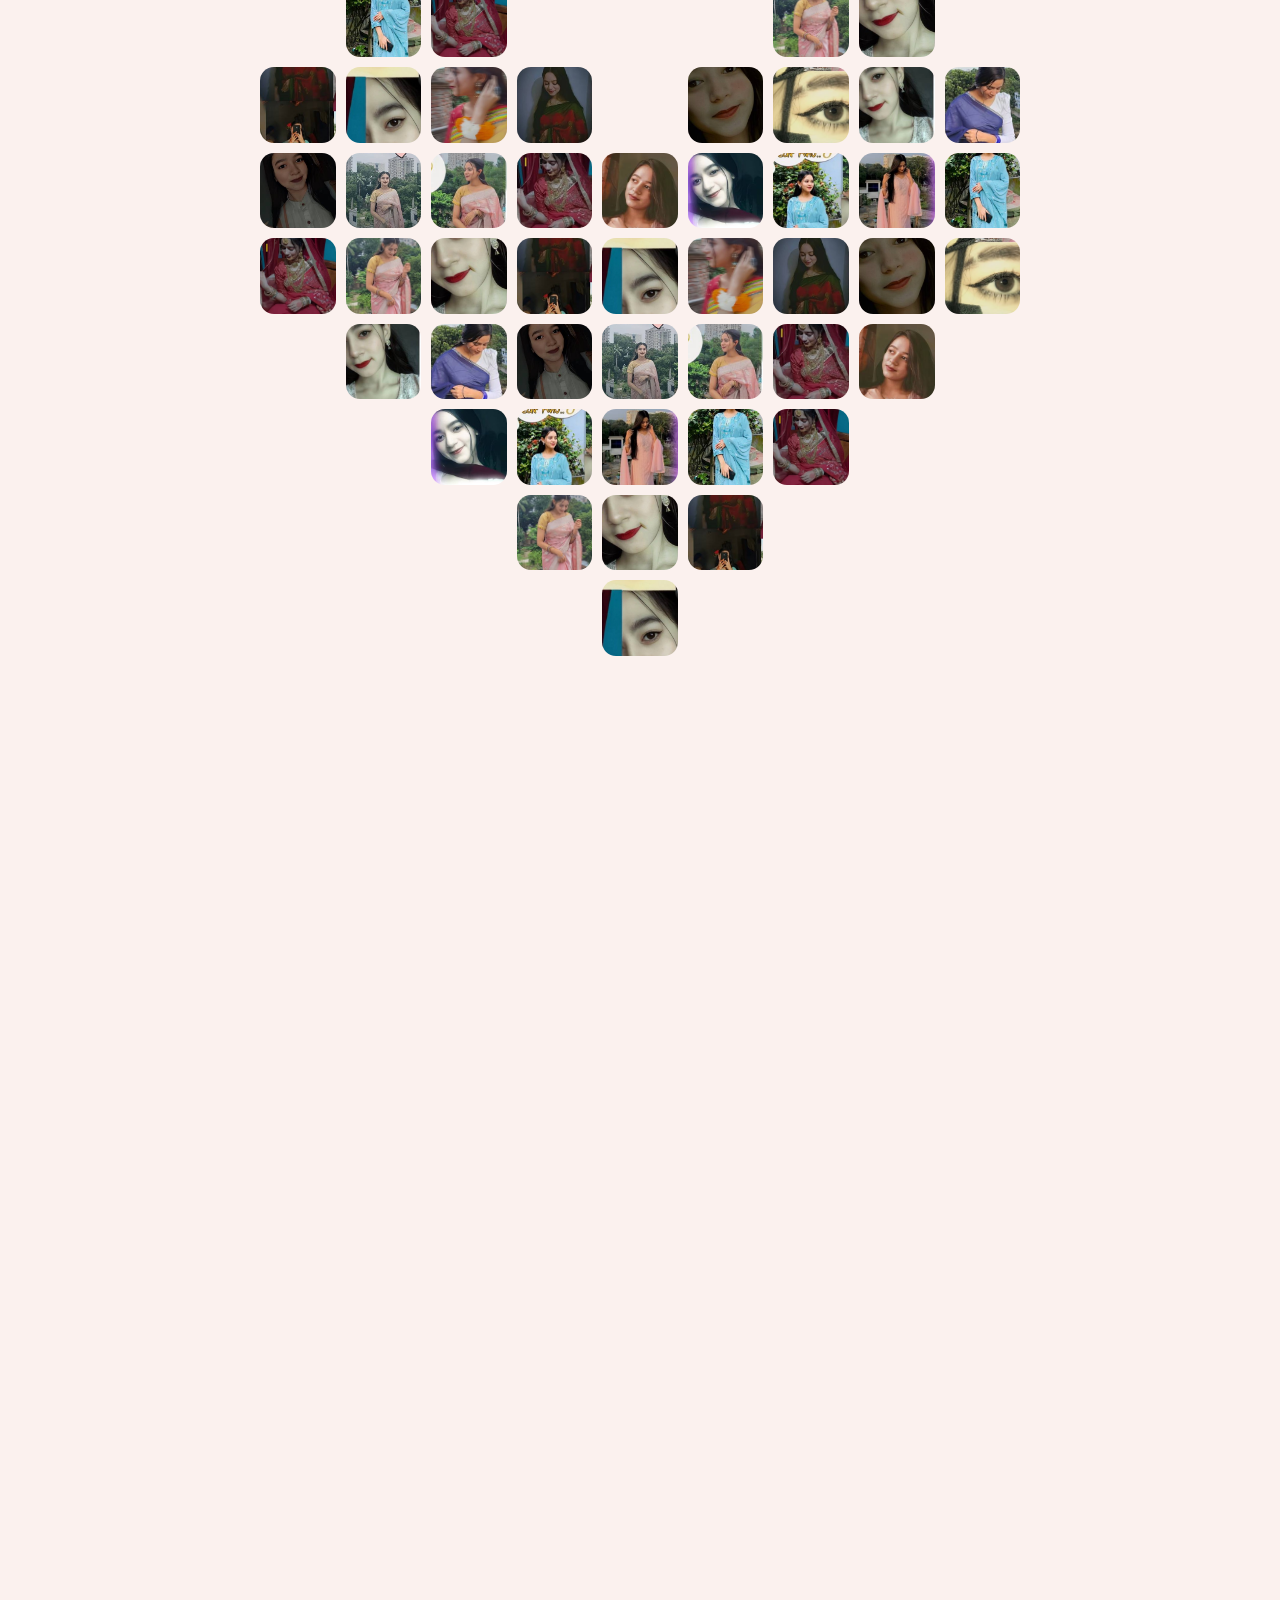
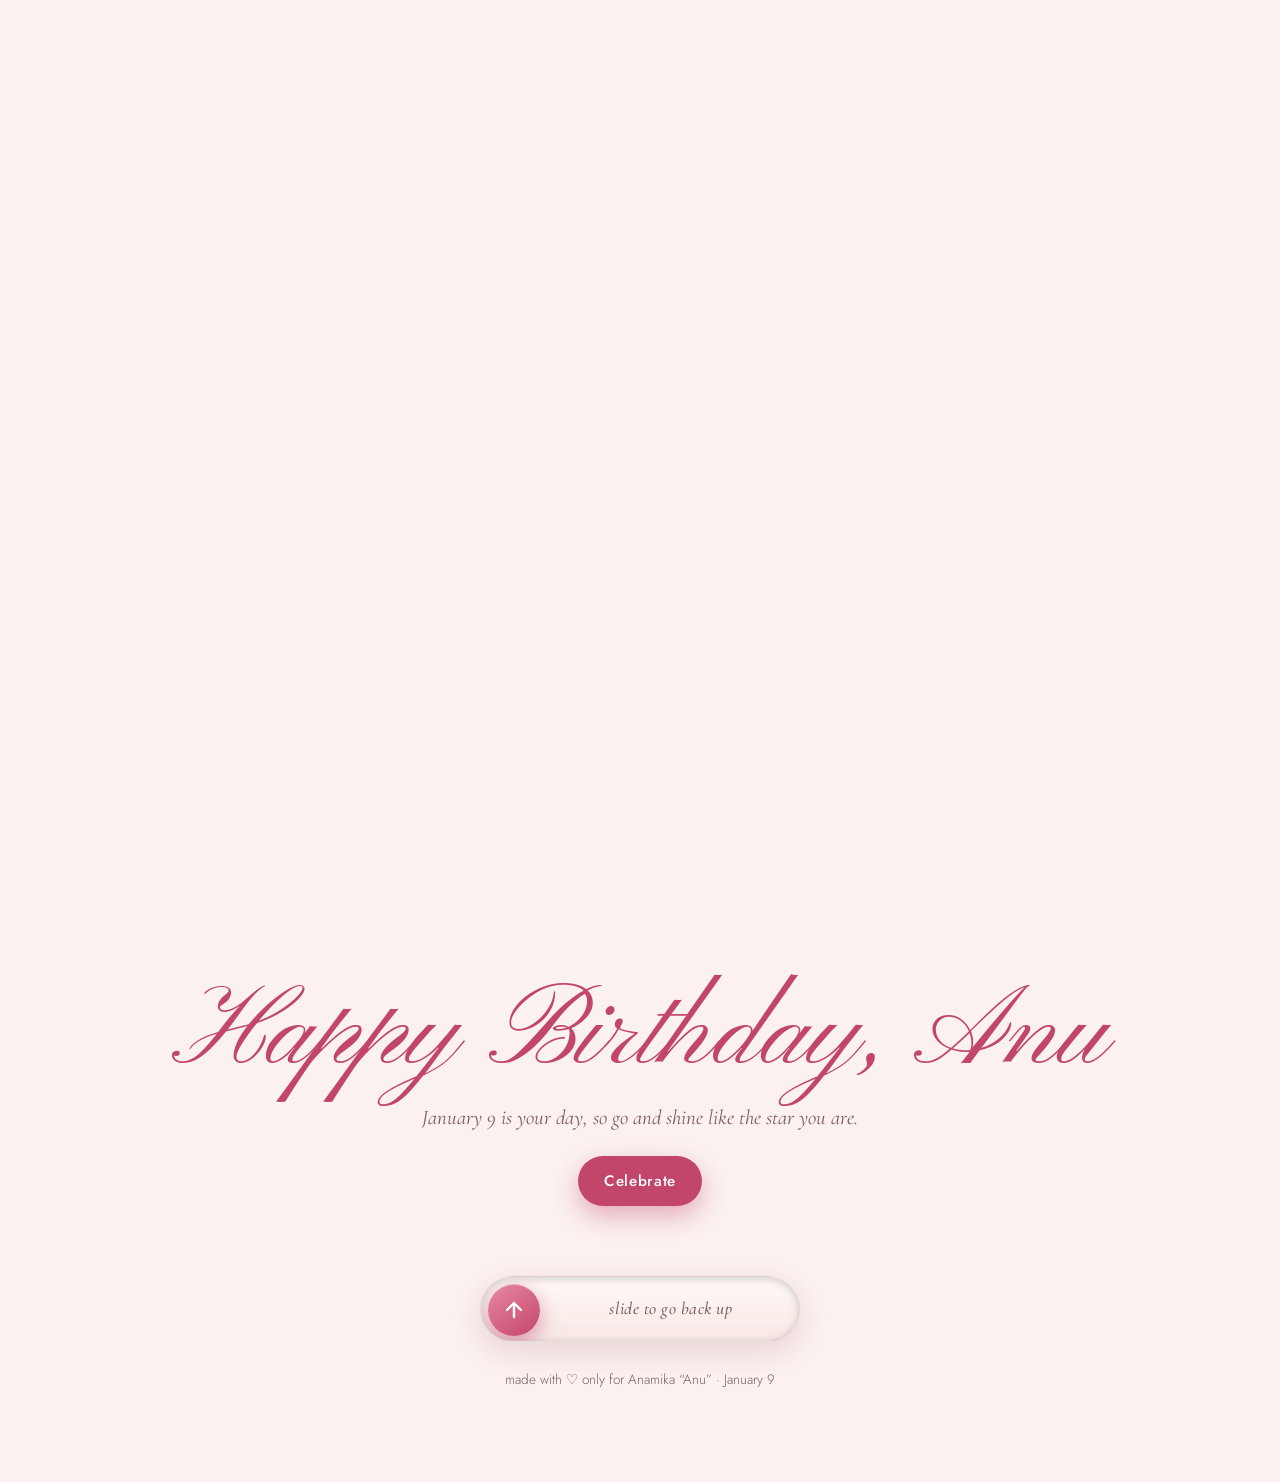
==== commit 5fd62909: "Chat: keyboard emojis, tap-a-message menu, Messenger-style edit for visitors and admin; rebuilt slid" ====
--- a/index.html
+++ b/index.html
@@ -152,7 +152,7 @@
 <footer>
   <div class="uptrack" id="backtop" data-section="backtop">
     <span class="up-text">slide to go back up</span>
-    <button class="up-handle" id="upHandle" type="button" aria-label="Go back to the top of the page"><span class="ico" id="upIco"></span></button>
+    <button class="up-handle" id="upHandle" type="button" aria-label="Go back to the top of the page"><svg viewBox="0 0 24 24" width="24" height="24" fill="none" stroke="currentColor" stroke-width="2.4" stroke-linecap="round" stroke-linejoin="round" aria-hidden="true"><path d="M12 19V5"/><path d="m5 12 7-7 7 7"/></svg></button>
   </div>
   <div class="socials" id="socials" aria-label="Social links" data-section="socials"></div>
   made with ♡ only for Anamika “Anu” · January 9
@@ -184,16 +184,16 @@
 <!-- ============ LIVE CHAT ============ -->
 <div id="chat" data-section="chat" hidden>
   <button class="chat-fab" id="chatFab" aria-label="Chat with me" aria-expanded="false">
-    <span class="ico" id="chatIco"></span><span class="dot" id="chatDot" hidden>1</span>
+    <svg viewBox="0 0 24 24" width="28" height="28" fill="none" stroke="currentColor" stroke-width="2" stroke-linecap="round" stroke-linejoin="round" aria-hidden="true"><path d="M21 12a8 8 0 0 1-11.6 7.1L4 20l1.1-4.4A8 8 0 1 1 21 12z"/></svg><span class="dot" id="chatDot" hidden>1</span>
   </button>
   <section class="chat-panel" id="chatPanel" role="dialog" aria-label="Chat" hidden>
     <div class="chat-head"><div style="flex:1"><b>Chat with me</b><small>Send a message, I will reply here ♡</small></div>
       <button class="chat-x" id="chatClose" aria-label="Close chat">×</button></div>
     <div class="chat-log" id="chatLog" aria-live="polite"></div>
-    <div class="emo-pop" id="emoPop" hidden></div>
+    <div class="msg-menu" id="emoPop" hidden></div>
     <form class="chat-form" id="chatForm">
       <input type="text" id="chatName" placeholder="Your name (optional)" maxlength="40" autocomplete="given-name">
-      <div class="chat-row"><button class="chat-emo" id="chatEmo" type="button" aria-label="Add an emoji">😊</button>
+      <div class="chat-row">
         <textarea id="chatText" placeholder="Write a message..." maxlength="1000" rows="1" required></textarea>
         <button class="chat-send" type="submit" aria-label="Send">➤</button></div>
       <p class="chat-note" id="chatNote"></p>
--- a/style.css
+++ b/style.css
@@ -399,17 +399,37 @@
 .rx{border:1px solid var(--line);background:var(--card);border-radius:99px;padding:1px 8px;font-size:1rem;line-height:1.5;min-height:28px}
 .rx.mine{border-color:var(--rose);background:var(--blush)}
 .seen{font-size:.7rem;color:var(--soft)}
-.chat-emo{border:0;background:var(--blush);border-radius:50%;width:44px;height:44px;flex:none;font-size:1.25rem}
-.emo-pop{position:absolute;left:10px;right:10px;bottom:132px;z-index:5;background:var(--card);border:1px solid var(--line);border-radius:18px;
-  box-shadow:var(--shadow2);padding:10px;max-height:min(300px,45vh);overflow-y:auto}
-.emo-pop[hidden]{display:none}
-.emo-h{margin:0 0 6px;font:600 .8rem var(--sans);letter-spacing:.06em;text-transform:uppercase;color:var(--soft)}
-.emo-quick{display:flex;gap:6px;margin-bottom:8px}
-.emo-quick button{flex:1;font-size:1.4rem;background:var(--blush);border:0;border-radius:12px;min-height:44px}
-.emo-grid{display:grid;grid-template-columns:repeat(auto-fill,minmax(38px,1fr));gap:2px}
-.emo-grid button{border:0;background:none;font-size:1.4rem;min-height:38px;border-radius:10px}
-.emo-grid button:hover,.emo-grid button:active{background:var(--blush)}
-.emo-own{display:flex;gap:6px;margin-top:8px}
-.emo-own input{flex:1;border:1px solid var(--line);border-radius:12px;padding:8px 10px;background:var(--bg);color:var(--ink);font:400 16px var(--sans);min-width:0}
-.emo-own button{border:0;background:var(--rose);color:#fff;border-radius:12px;padding:0 14px;font-weight:500}
-.emo-rm{display:block;width:100%;margin-top:8px;border:1px solid var(--line);background:none;border-radius:12px;padding:8px;color:var(--soft)}
+
+/* ============ SLIDE-UP BAR v2 ============ */
+.uptrack{height:66px;background:linear-gradient(180deg,color-mix(in srgb,var(--card) 94%,transparent),color-mix(in srgb,var(--bg2) 75%,transparent));
+  box-shadow:inset 0 2px 8px rgba(0,0,0,.18),var(--shadow)}
+.up-handle{left:7px;top:7px;width:52px;height:52px;background:linear-gradient(145deg,var(--rose2),var(--rose));color:#fff;padding:0;
+  box-shadow:0 8px 20px color-mix(in srgb,var(--rose) 50%,transparent),inset 0 1px 0 rgba(255,255,255,.35)}
+.up-handle svg{display:block;width:24px;height:24px;flex:none;animation:upnudge 2.2s ease-in-out infinite}
+.up-text{padding-left:62px}
+.chat-fab svg{display:block;width:28px;height:28px}
+
+/* ============ CHAT: tap a message ============ */
+.msg-menu{position:absolute;z-index:7;width:max-content;max-width:calc(100% - 16px);background:var(--card);color:var(--ink);border:1px solid var(--line);
+  border-radius:22px;box-shadow:var(--shadow2);padding:8px;animation:chatin .15s ease}
+.msg-menu[hidden]{display:none}
+.mm-quick{display:flex;gap:2px;align-items:center}
+.mm-quick button{width:40px;height:40px;border:0;background:none;border-radius:50%;font-size:1.5rem;line-height:1;display:grid;place-items:center;transition:transform .15s,background .15s}
+.mm-quick button:hover{background:var(--blush);transform:scale(1.18)}
+.mm-quick button.on{background:var(--blush);box-shadow:inset 0 0 0 2px var(--rose)}
+.mm-quick .mm-plus{background:var(--blush);color:var(--soft);font:600 1.4rem/1 var(--sans)}
+.mm-own{display:flex;gap:6px;margin-top:6px}.mm-own[hidden]{display:none}
+.mm-own input{flex:1;min-width:0;border:1px solid var(--line);border-radius:12px;padding:9px 10px;background:var(--bg);color:var(--ink);font:400 16px var(--sans)}
+.mm-own button{border:0;background:var(--rose);color:#fff;border-radius:12px;padding:0 12px;font-weight:500}
+.mm-acts{display:flex;flex-direction:column;margin-top:4px;border-top:1px solid var(--line);padding-top:4px}
+.mm-acts button{border:0;background:none;text-align:left;padding:10px 8px;border-radius:10px;color:var(--ink);font:500 .92rem var(--sans);white-space:pre}
+.mm-acts button:hover{background:var(--blush)}
+.edit-box{background:var(--card);border:1.5px solid var(--rose);border-radius:18px;padding:10px;width:min(290px,100%)}
+.edit-h{margin:0 0 6px;font:600 .7rem var(--sans);letter-spacing:.08em;text-transform:uppercase;color:var(--soft)}
+.edit-box textarea{display:block;width:100%;border:1px solid var(--line);border-radius:12px;padding:8px 10px;background:var(--bg);color:var(--ink);
+  font:400 16px/1.4 var(--sans);resize:none;min-height:46px;margin:0}
+.edit-row{display:flex;gap:8px;justify-content:flex-end;margin-top:8px}
+.edit-row button{border:0;border-radius:99px;padding:8px 16px;font-weight:500;font-size:.9rem}
+.eb-cancel{background:var(--blush);color:var(--ink)}.eb-save{background:var(--rose);color:#fff}
+
+footer{padding-bottom:calc(92px + env(safe-area-inset-bottom))}
